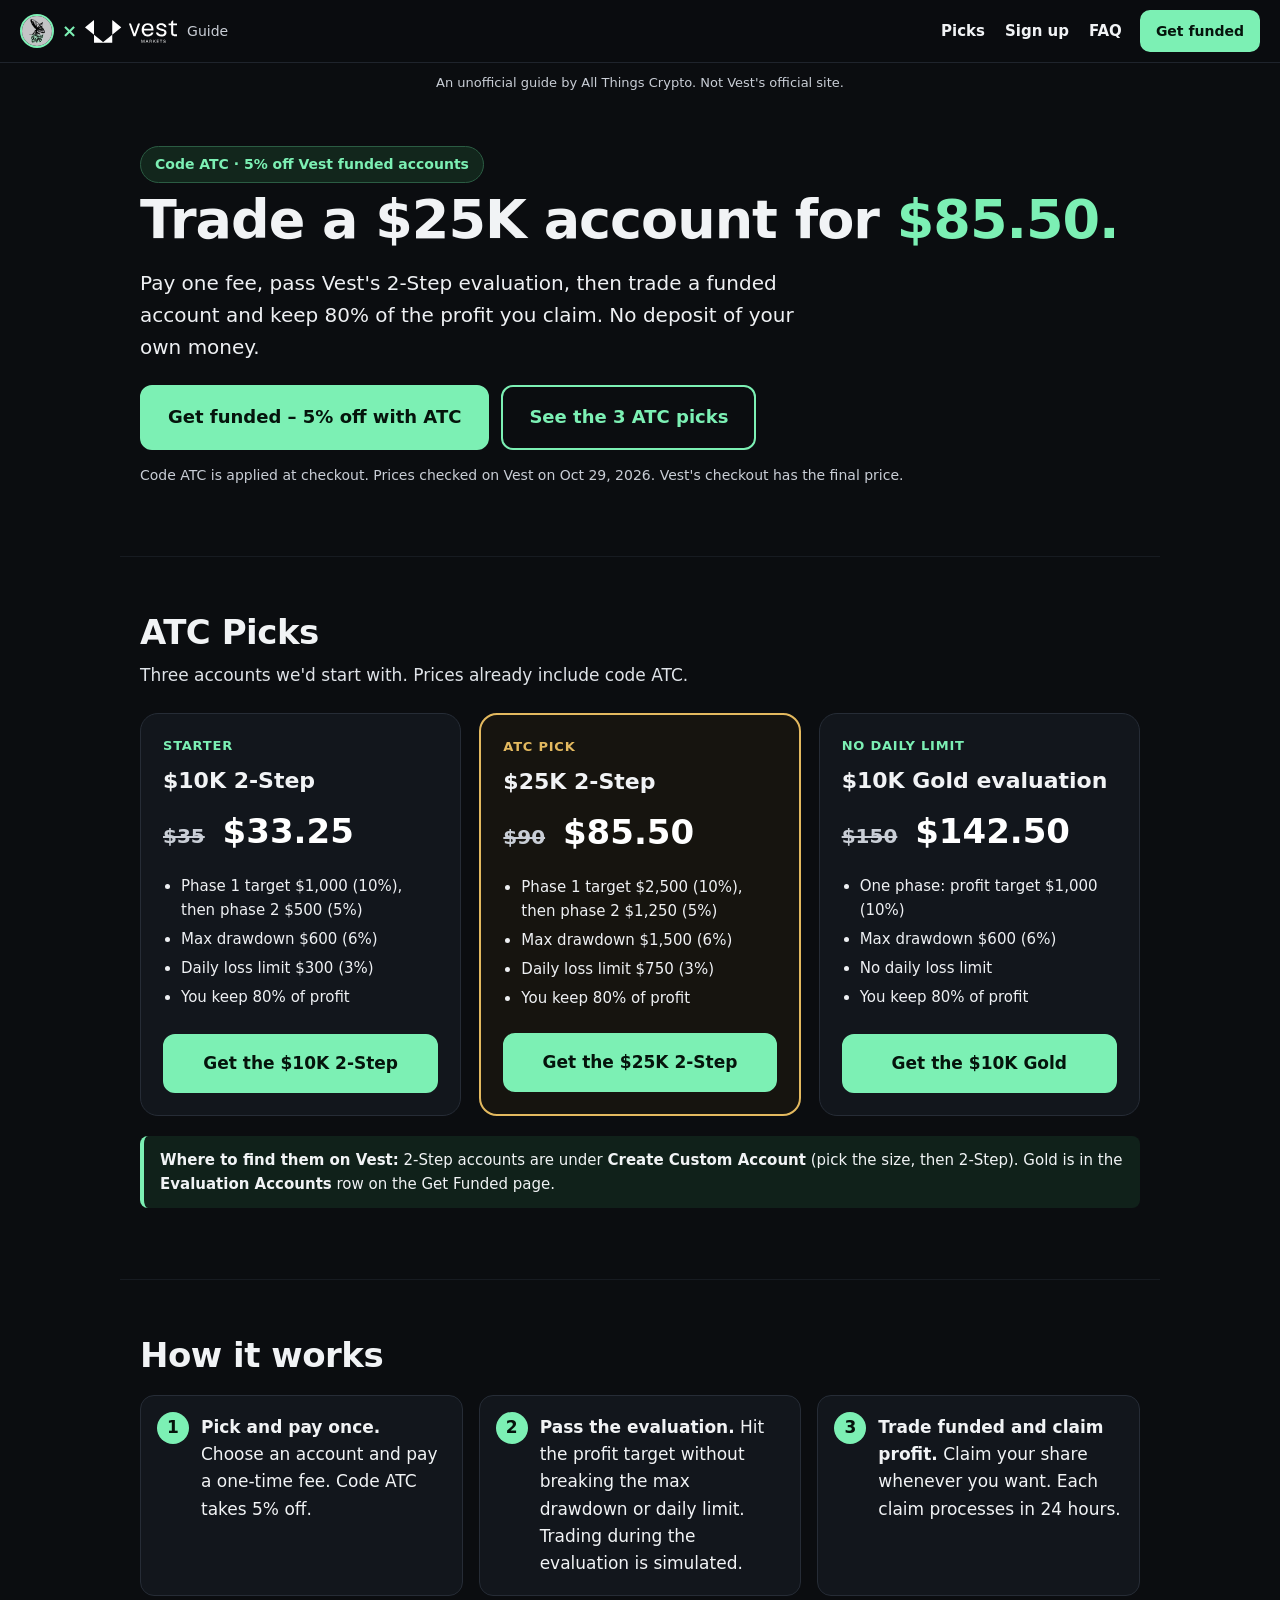
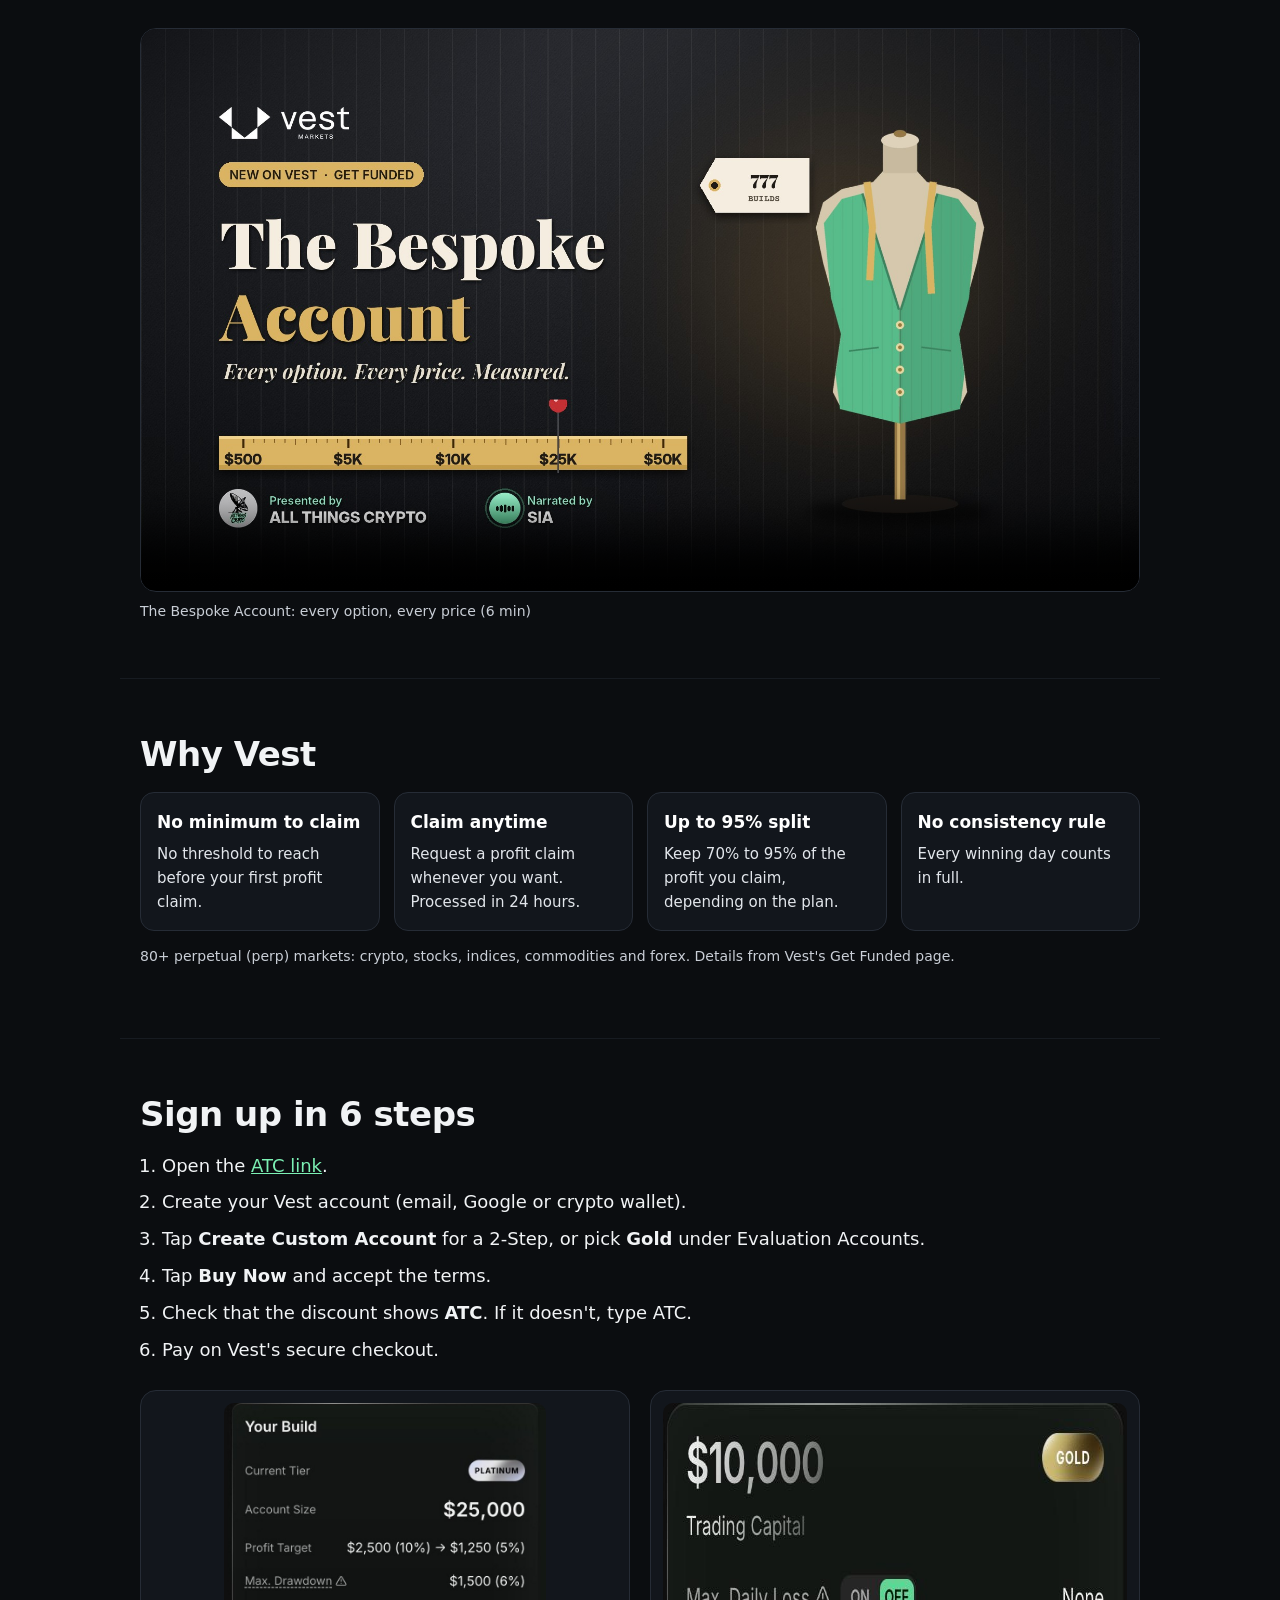
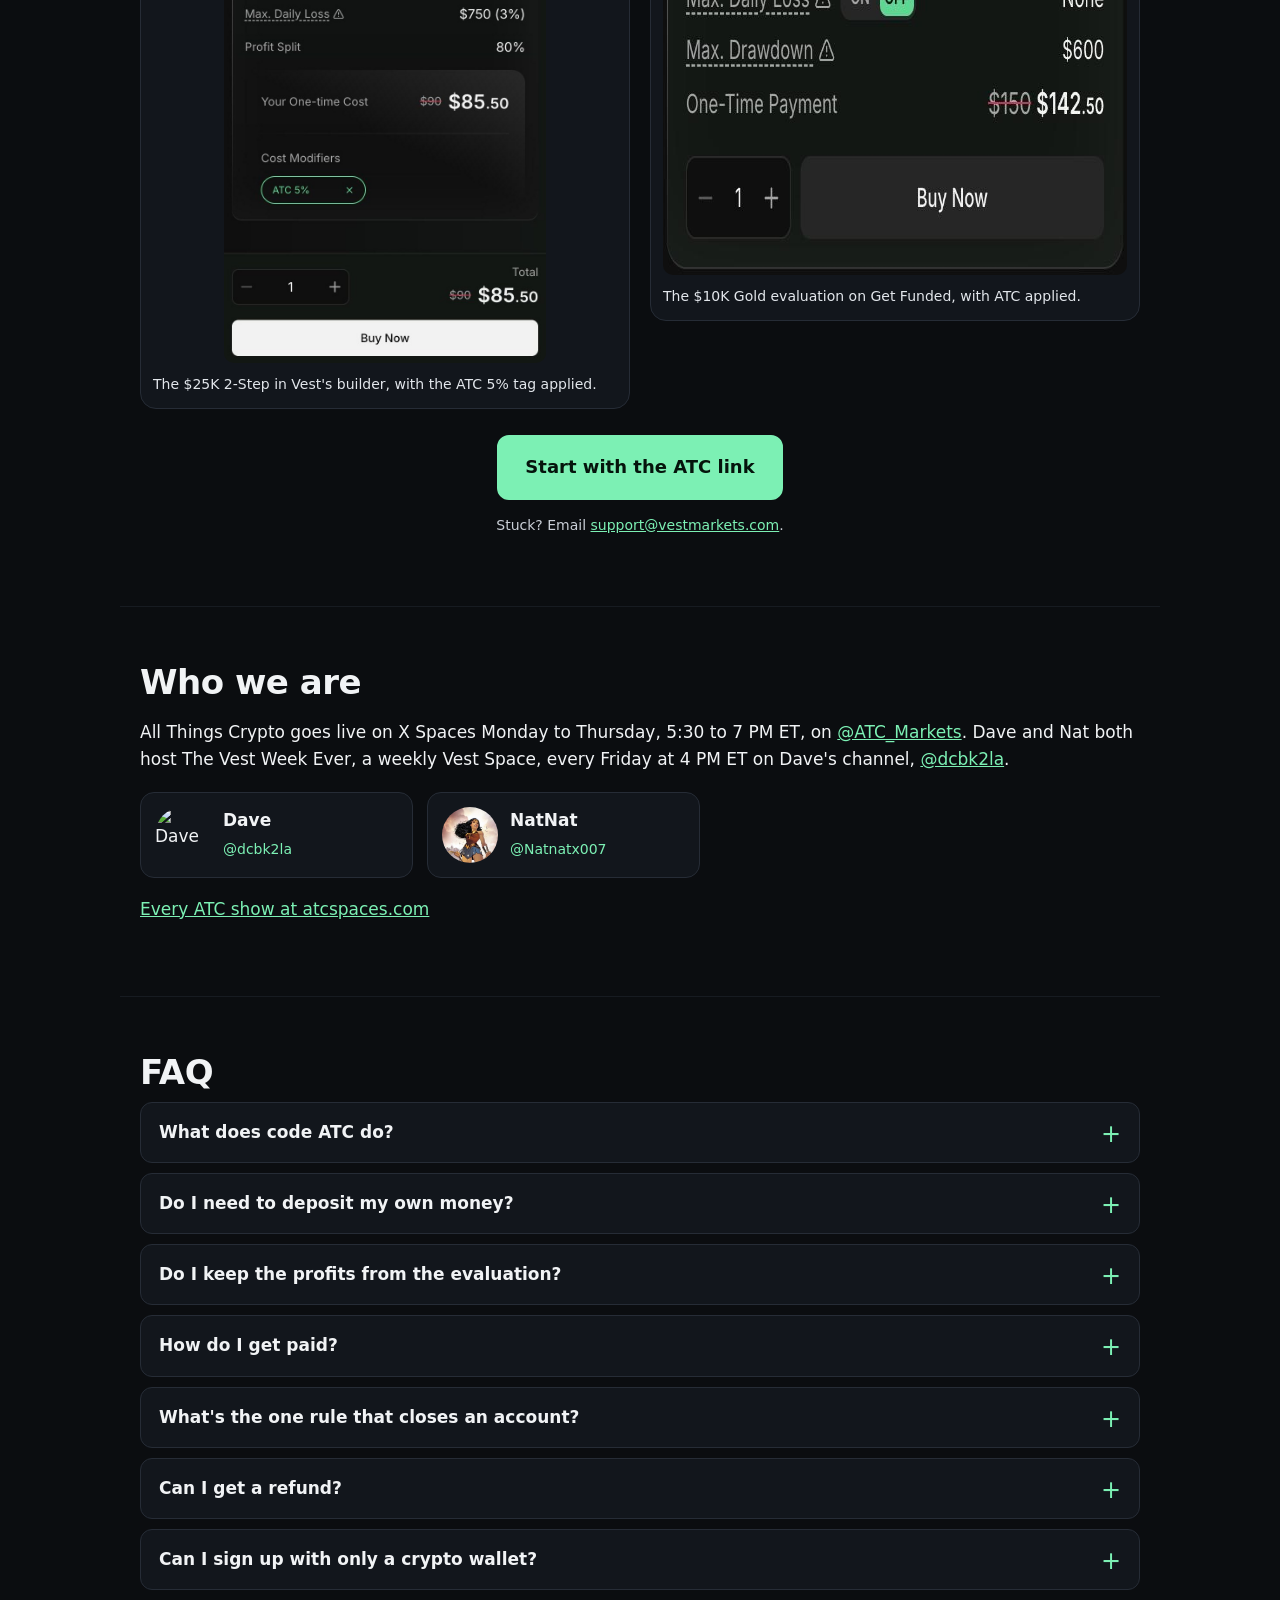
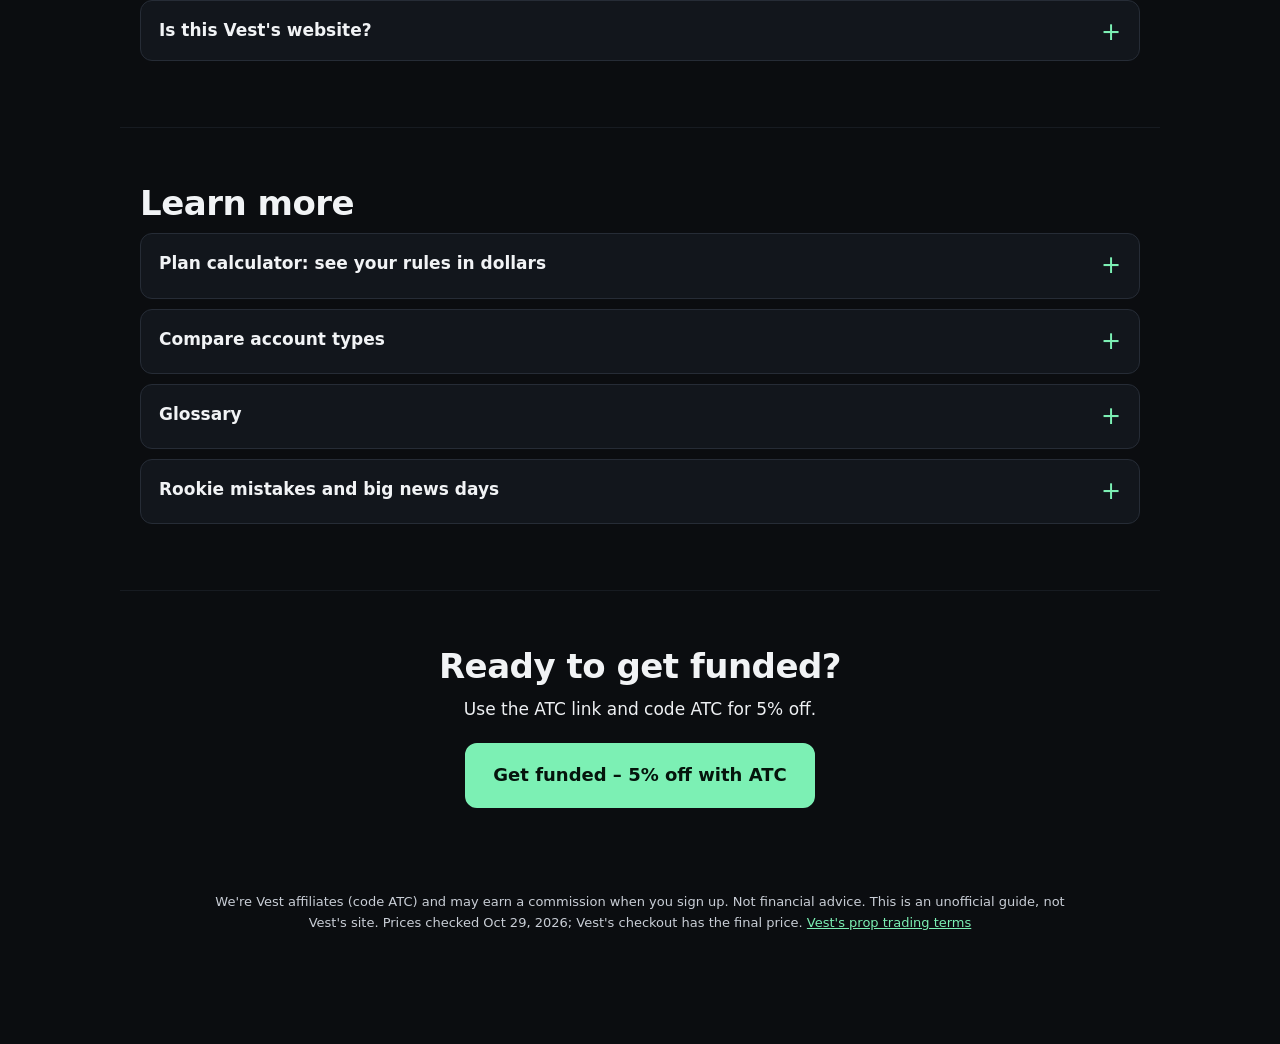
==== index.html @ 862d51d0 "Friday Vest Space: say Dave and Nat both host it Co-Authored-By: Claude Opus 5.5 <noreply@anthropic." ====
<!doctype html>
<html lang="en">
<head>
<meta charset="utf-8">
<meta name="viewport" content="width=device-width,initial-scale=1,viewport-fit=cover">
<title>ATC × Vest Guide: get a funded account with code ATC (5% off)</title>
<meta name="description" content="Trade a $25K Vest account for $85.50 with code ATC. The ATC picks, real prices, how the evaluation works and how to sign up, from the All Things Crypto crew.">
<link rel="canonical" href="https://vest.atcspaces.com/">
<meta name="theme-color" content="#0b0d10">
<link rel="icon" href="/favicon.ico" sizes="any">
<link rel="icon" type="image/png" sizes="32x32" href="/assets/favicon-32.png">
<link rel="apple-touch-icon" href="/apple-touch-icon.png">
<meta property="og:type" content="website">
<meta property="og:site_name" content="ATC × Vest Guide">
<meta property="og:title" content="Trade a $25K account for $85.50 with code ATC">
<meta property="og:description" content="The ATC picks for Vest funded accounts, with real prices and a 6-step sign-up. Unofficial guide by All Things Crypto.">
<meta property="og:url" content="https://vest.atcspaces.com/">
<meta property="og:image" content="https://vest.atcspaces.com/assets/og-vest.jpg">
<meta property="og:image:width" content="1200">
<meta property="og:image:height" content="630">
<meta property="og:image:alt" content="Trade a $25K account for $85.50. Use code ATC, 5% off.">
<meta name="twitter:card" content="summary_large_image">
<meta name="twitter:site" content="@ATC_Markets">
<meta name="twitter:title" content="Trade a $25K account for $85.50 with code ATC">
<meta name="twitter:description" content="The ATC picks for Vest funded accounts, with real prices and a 6-step sign-up.">
<meta name="twitter:image" content="https://vest.atcspaces.com/assets/og-vest.jpg">
<link rel="stylesheet" href="/style.css">
<script type="application/ld+json">
{"@context":"https://schema.org","@type":"FAQPage","mainEntity":[
{"@type":"Question","name":"What does code ATC do?","acceptedAnswer":{"@type":"Answer","text":"It takes 5% off the one-time fee on Vest Capital accounts. It is applied at checkout. If you don't see it, type ATC in the Discount Code box."}},
{"@type":"Question","name":"Do I need to deposit my own money?","acceptedAnswer":{"@type":"Answer","text":"No. You pay a one-time fee and Vest Capital funds the account. Funded accounts cannot receive deposits."}},
{"@type":"Question","name":"Do I keep the profits from the evaluation?","acceptedAnswer":{"@type":"Answer","text":"No. Trading during the evaluation is simulated. Once you pass and claim your funded account, profit can be claimed."}},
{"@type":"Question","name":"How do I get paid?","acceptedAnswer":{"@type":"Answer","text":"Use Claim Profit to move your share from your funded account to your Primary Account. Each claim processes in 24 hours. From your Primary Account you can withdraw to an external wallet at any time."}},
{"@type":"Question","name":"Can I get a refund?","acceptedAnswer":{"@type":"Answer","text":"Vest offers a refund within 3 days of purchase if no trades have been placed on the account. Ask through the in-platform chat or at support@vestmarkets.com."}},
{"@type":"Question","name":"Can I sign up with only a crypto wallet?","acceptedAnswer":{"@type":"Answer","text":"Yes. Vest lets you register with an email address, a Google account or a crypto wallet."}}
]}
</script>
</head>
<body>
<header class="top">
  <a class="brand" href="/"><img src="/assets/atc-logo.jpg" alt="All Things Crypto" width="34" height="34"><span class="x">×</span><img class="vest" src="/assets/vest-logo.svg" alt="Vest" width="92" height="23"><small>Guide</small></a>
  <nav><a href="#picks">Picks</a><a href="#signup">Sign up</a><a href="#faq">FAQ</a></nav>
  <a class="btn btn-sm head-cta" href="https://next.vestmarkets.com/r/4nallthingscrypto" target="_blank" rel="noopener">Get funded</a>
</header>
<p class="note">An unofficial guide by All Things Crypto. Not Vest's official site.</p>

<main>
<section class="hero">
  <p class="kicker">Code ATC · 5% off Vest funded accounts</p>
  <h1>Trade a $25K account for <span class="hl">$85.50.</span></h1>
  <p class="lead">Pay one fee, pass Vest's 2-Step evaluation, then trade a funded account and keep 80% of the profit you claim. No deposit of your own money.</p>
  <div class="cta"><a class="btn btn-lg" href="https://next.vestmarkets.com/r/4nallthingscrypto" target="_blank" rel="noopener">Get funded – 5% off with ATC</a><a class="btn ghost btn-lg" href="#picks">See the 3 ATC picks</a></div>
  <p class="small">Code ATC is applied at checkout. Prices checked on Vest on Oct 29, 2026. Vest's checkout has the final price.</p>
</section>

<section id="picks">
  <h2>ATC Picks</h2>
  <p class="sub">Three accounts we'd start with. Prices already include code ATC.</p>
  <div class="picks">
    <article class="pick">
      <p class="tag">Starter</p>
      <h3>$10K 2-Step</h3>
      <p class="price"><s>$35</s> $33.25</p>
      <ul>
        <li>Phase 1 target $1,000 (10%), then phase 2 $500 (5%)</li>
        <li>Max drawdown $600 (6%)</li>
        <li>Daily loss limit $300 (3%)</li>
        <li>You keep 80% of profit</li>
      </ul>
      <a class="btn" href="https://next.vestmarkets.com/r/4nallthingscrypto" target="_blank" rel="noopener">Get the $10K 2-Step</a>
    </article>
    <article class="pick star">
      <p class="tag gold">ATC Pick</p>
      <h3>$25K 2-Step</h3>
      <p class="price"><s>$90</s> $85.50</p>
      <ul>
        <li>Phase 1 target $2,500 (10%), then phase 2 $1,250 (5%)</li>
        <li>Max drawdown $1,500 (6%)</li>
        <li>Daily loss limit $750 (3%)</li>
        <li>You keep 80% of profit</li>
      </ul>
      <a class="btn" href="https://next.vestmarkets.com/r/4nallthingscrypto" target="_blank" rel="noopener">Get the $25K 2-Step</a>
    </article>
    <article class="pick">
      <p class="tag">No daily limit</p>
      <h3>$10K Gold evaluation</h3>
      <p class="price"><s>$150</s> $142.50</p>
      <ul>
        <li>One phase: profit target $1,000 (10%)</li>
        <li>Max drawdown $600 (6%)</li>
        <li>No daily loss limit</li>
        <li>You keep 80% of profit</li>
      </ul>
      <a class="btn" href="https://next.vestmarkets.com/r/4nallthingscrypto" target="_blank" rel="noopener">Get the $10K Gold</a>
    </article>
  </div>
  <p class="where"><b>Where to find them on Vest:</b> 2-Step accounts are under <b>Create Custom Account</b> (pick the size, then 2-Step). Gold is in the <b>Evaluation Accounts</b> row on the Get Funded page.</p>
</section>

<section id="how">
  <h2>How it works</h2>
  <ol class="steps3">
    <li><b>Pick and pay once.</b> Choose an account and pay a one-time fee. Code ATC takes 5% off.</li>
    <li><b>Pass the evaluation.</b> Hit the profit target without breaking the max drawdown or daily limit. Trading during the evaluation is simulated.</li>
    <li><b>Trade funded and claim profit.</b> Claim your share whenever you want. Each claim processes in 24 hours.</li>
  </ol>
  <div class="vidwrap"><video controls playsinline preload="metadata" poster="/videos/bespoke-poster.jpg" src="/videos/bespoke.mp4"></video><p>The Bespoke Account: every option, every price (6 min)</p></div>
</section>

<section id="why">
  <h2>Why Vest</h2>
  <div class="facts">
    <div class="fact"><b>No minimum to claim</b><p>No threshold to reach before your first profit claim.</p></div>
    <div class="fact"><b>Claim anytime</b><p>Request a profit claim whenever you want. Processed in 24 hours.</p></div>
    <div class="fact"><b>Up to 95% split</b><p>Keep 70% to 95% of the profit you claim, depending on the plan.</p></div>
    <div class="fact"><b>No consistency rule</b><p>Every winning day counts in full.</p></div>
  </div>
  <p class="small">80+ perpetual (perp) markets: crypto, stocks, indices, commodities and forex. Details from Vest's Get Funded page.</p>
</section>

<section id="signup">
  <h2>Sign up in 6 steps</h2>
  <ol class="signup">
    <li>Open the <a href="https://next.vestmarkets.com/r/4nallthingscrypto" target="_blank" rel="noopener">ATC link</a>.</li>
    <li>Create your Vest account (email, Google or crypto wallet).</li>
    <li>Tap <b>Create Custom Account</b> for a 2-Step, or pick <b>Gold</b> under Evaluation Accounts.</li>
    <li>Tap <b>Buy Now</b> and accept the terms.</li>
    <li>Check that the discount shows <b>ATC</b>. If it doesn't, type ATC.</li>
    <li>Pay on Vest's secure checkout.</li>
  </ol>
  <div class="shots">
    <figure><img src="/assets/shots/vest-builder-25k-2step-atc.jpg" alt="Vest's Create Custom Account builder: $25,000 2-Step, $90 crossed out, $85.50 with the ATC 5% tag" loading="lazy" width="740" height="1288"><figcaption>The $25K 2-Step in Vest's builder, with the ATC 5% tag applied.</figcaption></figure>
    <figure><img src="/assets/shots/vest-gold-10k.jpg" alt="Vest's Gold evaluation card: $10,000, no daily loss limit, $600 max drawdown, $150 crossed out, $142.50" loading="lazy" width="732" height="472"><figcaption>The $10K Gold evaluation on Get Funded, with ATC applied.</figcaption></figure>
  </div>
  <div class="cta center"><a class="btn btn-lg" href="https://next.vestmarkets.com/r/4nallthingscrypto" target="_blank" rel="noopener">Start with the ATC link</a></div>
  <p class="small center">Stuck? Email <a href="mailto:support@vestmarkets.com">support@vestmarkets.com</a>.</p>
</section>

<section id="crew">
  <h2>Who we are</h2>
  <p>All Things Crypto goes live on X Spaces Monday to Thursday, 5:30 to 7 PM ET, on <a href="https://x.com/ATC_Markets" target="_blank" rel="noopener">@ATC_Markets</a>. Dave and Nat both host The Vest Week Ever, a weekly Vest Space, every Friday at 4 PM ET on Dave's channel, <a href="https://x.com/dcbk2la" target="_blank" rel="noopener">@dcbk2la</a>.</p>
  <div class="people">
    <a class="person" href="https://x.com/dcbk2la" target="_blank" rel="noopener"><img src="https://pbs.twimg.com/profile_images/2102461745768050688/4bw3NkiV_400x400.jpg" alt="Dave" width="56" height="56" loading="lazy"><div><b>Dave</b><span>@dcbk2la</span></div></a>
    <a class="person" href="https://x.com/Natnatx007" target="_blank" rel="noopener"><img src="/assets/natnat.jpg" alt="NatNat" width="56" height="56" loading="lazy"><div><b>NatNat</b><span>@Natnatx007</span></div></a>
  </div>
  <p><a href="https://atcspaces.com" target="_blank" rel="noopener">Every ATC show at atcspaces.com</a></p>
</section>

<section id="faq">
  <h2>FAQ</h2>
  <details><summary>What does code ATC do?</summary><p>It takes 5% off the one-time fee on Vest Capital accounts. It's applied at checkout. If you don't see it, type ATC in the Discount Code box.</p></details>
  <details><summary>Do I need to deposit my own money?</summary><p>No. You pay a one-time fee and Vest Capital funds the account. Funded accounts can't receive deposits.</p></details>
  <details><summary>Do I keep the profits from the evaluation?</summary><p>No. Trading during the evaluation is simulated. Once you pass and claim your funded account, profit can be claimed.</p></details>
  <details><summary>How do I get paid?</summary><p>Use <b>Claim Profit</b> to move your share from your funded account to your Primary Account. Each claim processes in 24 hours. From your Primary Account you can withdraw to an external wallet at any time.</p></details>
  <details><summary>What's the one rule that closes an account?</summary><p>Max drawdown. It's a fixed loss floor set when the account is created. If your account equity drops through it, the account closes right away. A daily loss limit is optional on custom accounts, and evaluations add a profit target to pass.</p></details>
  <details><summary>Can I get a refund?</summary><p>Vest offers a refund within 3 days of purchase if no trades have been placed on the account. Ask through the in-platform chat or at support@vestmarkets.com.</p></details>
  <details><summary>Can I sign up with only a crypto wallet?</summary><p>Yes. Vest lets you register with an email address, a Google account or a crypto wallet.</p></details>
  <details><summary>Is this Vest's website?</summary><p>No. This is an unofficial guide by All Things Crypto. We're Vest affiliates. For anything about your account, contact Vest at support@vestmarkets.com.</p></details>
</section>

<section id="learn">
  <h2>Learn more</h2>
  <details class="box"><summary>Plan calculator: see your rules in dollars</summary>
    <div class="tabs"><button data-mode="custom" class="on">1-Step</button><button data-mode="two">2-Step</button><button data-mode="instant">Instant</button></div>
    <div class="calc">
      <div class="inputs">
        <label><span>Account size</span><select id="size"><option value="5000">$5K Silver</option><option value="10000">$10K Gold</option><option value="25000" selected>$25K Platinum</option><option value="50000">$50K Emerald</option></select></label>
        <label class="cust"><span>Profit target</span><select id="target"><option value="5">5%</option><option value="10" selected>10%</option><option value="15">15%</option><option value="20">20%</option></select></label>
        <label class="cust"><span>Max drawdown</span><select id="dd"><option value="6" selected>6%</option><option value="7">7%</option><option value="8">8%</option></select></label>
        <label class="cust"><span>Daily loss limit</span><select id="daily"><option value="0">No limit</option><option value="3" selected>3%</option><option value="4">4%</option><option value="5">5%</option></select></label>
        <label class="cust"><span>Profit split</span><select id="split"><option value="70">70%</option><option value="80" selected>80%</option><option value="90">90%</option><option value="95">95%</option></select></label>
      </div>
      <div class="out" id="out"></div>
    </div>
    <p class="small">On a 1-Step account you pick the rules. Easier rules cost more, harder rules cost less.</p>
  </details>
  <details class="box"><summary>Compare account types</summary>
    <h3>$25K five ways</h3>
    <div class="tw"><table>
      <tr><th>Build</th><th>Rules</th><th>Price</th><th>With ATC</th></tr>
      <tr><td>2-Step</td><td>10% then 5% target, 6% drawdown, 3% daily, 80% split</td><td>$90</td><td>$85.50</td></tr>
      <tr><td>1-Step, lean</td><td>20% target, 6% drawdown, 3% daily, 70% split</td><td>$120</td><td>$114</td></tr>
      <tr><td>Platinum evaluation</td><td>10% target, 6% drawdown, no daily limit, 80% split</td><td>$375</td><td>$356.25</td></tr>
      <tr><td>Instant</td><td>No target, 4% drawdown, no daily limit, 95% split</td><td>$1,000</td><td>$950</td></tr>
      <tr><td>1-Step, fully loaded</td><td>5% target, 8% drawdown, no daily limit, 95% split</td><td>$1,100</td><td>$1,045</td></tr>
    </table></div>
    <h3>The three account types</h3>
    <div class="tw"><table>
      <tr><th></th><th>1-Step</th><th>2-Step</th><th>Instant</th></tr>
      <tr><td>Phases</td><td>1 evaluation</td><td>2 evaluations</td><td>None, funded right away</td></tr>
      <tr><td>Max drawdown</td><td>6, 7 or 8%</td><td>6%</td><td>4% (2% on the $500 account)</td></tr>
      <tr><td>Daily limit</td><td>None, 3, 4 or 5%</td><td>3%</td><td>None</td></tr>
      <tr><td>Profit split</td><td>70 to 95%</td><td>80%</td><td>95%</td></tr>
      <tr><td>$25K price</td><td>$120 to $1,100</td><td>$90</td><td>$1,000</td></tr>
    </table></div>
  </details>
  <details class="box"><summary>Glossary</summary>
    <dl>
      <dt>Evaluation</dt><dd>A test phase. Hit the profit target without breaking the rules and you get funded.</dd>
      <dt>Funded account</dt><dd>The account you trade after passing. You keep your share of the profits you claim.</dd>
      <dt>Profit target</dt><dd>How much you need to make to pass.</dd>
      <dt>Max drawdown (floor)</dt><dd>The lowest your balance can go. Hit it and the account closes.</dd>
      <dt>Daily loss limit</dt><dd>The most you can lose in one day.</dd>
      <dt>Profit split</dt><dd>Your share of the profit you claim.</dd>
      <dt>Claim Profit</dt><dd>How you take a payout from a funded account.</dd>
      <dt>Fail Price</dt><dd>Shown on the order form. It's the price where this trade would hit your floor.</dd>
      <dt>Leverage</dt><dd>Lets a small balance control a bigger position. Losses get bigger too.</dd>
      <dt>Perp</dt><dd>A perpetual contract: it tracks a market's price and has no expiry date.</dd>
    </dl>
  </details>
  <details class="box"><summary>Rookie mistakes and big news days</summary>
    <ul><li>Oversizing: positions too big for your floor.</li><li>Revenge trading after a loss.</li><li>Trading straight through big news.</li><li>Forgetting the daily loss limit.</li></ul>
    <p>CPI, FOMC and jobs reports can move prices fast. Know when they land and size down or sit out. This is education, not advice.</p>
    <p>New to trading? Start with the <a href="https://www.luxalgo.com/library/" target="_blank" rel="noopener">LuxAlgo library</a>.</p>
  </details>
</section>

<section class="final">
  <h2>Ready to get funded?</h2>
  <p>Use the ATC link and code ATC for 5% off.</p>
  <a class="btn btn-lg" href="https://next.vestmarkets.com/r/4nallthingscrypto" target="_blank" rel="noopener">Get funded – 5% off with ATC</a>
</section>
</main>

<footer>We're Vest affiliates (code ATC) and may earn a commission when you sign up. Not financial advice. This is an unofficial guide, not Vest's site. Prices checked Oct 29, 2026; Vest's checkout has the final price. <a href="https://next.vestmarkets.com/prop-terms-of-service" target="_blank" rel="noopener">Vest's prop trading terms</a></footer>

<div class="stickybar"><a class="btn" href="https://next.vestmarkets.com/r/4nallthingscrypto" target="_blank" rel="noopener">Get funded – 5% off with ATC</a></div>
<script src="/app.js"></script>
</body>
</html>
---- style.css ----
*{box-sizing:border-box}
html,body{overflow-x:hidden;max-width:100%}
html{scroll-behavior:smooth;scroll-padding-top:84px;-webkit-text-size-adjust:100%}
body{margin:0;background:#0b0d10;color:#f1f3f5;font:17px/1.6 Inter,system-ui,-apple-system,Segoe UI,Roboto,sans-serif}
img,video{max-width:100%;display:block}
a{color:#7cf0b4}
main{display:block}

/* Header */
.top{position:sticky;top:0;z-index:20;background:#0b0d10f5;backdrop-filter:blur(8px);border-bottom:1px solid #1f242c;padding:10px 20px;display:flex;align-items:center;gap:18px}
.brand{display:flex;align-items:center;gap:8px;text-decoration:none;color:#fff;white-space:nowrap}
.brand img{width:34px;height:34px;border-radius:50%;border:2px solid #7cf0b4}
.brand img.vest{width:92px;height:auto;border:0;border-radius:0}
.brand .x{color:#7cf0b4;font-weight:800;font-size:18px}
.brand small{color:#c9ced6;font-size:14px;margin-left:2px}
nav{display:flex;gap:20px;margin-left:auto}
nav a{color:#f1f3f5;text-decoration:none;font-size:15px;font-weight:600}
nav a:hover{color:#7cf0b4}
.note{text-align:center;color:#c9ced6;font-size:13px;margin:10px 16px 0}

/* Layout */
section{max-width:1040px;margin:0 auto;padding:56px 20px;border-bottom:1px solid #171b21}
h1{font-size:54px;line-height:1.08;letter-spacing:-1px;margin:8px 0 18px;font-weight:800}
h2{font-size:34px;line-height:1.15;margin:0 0 10px;font-weight:800;letter-spacing:-.5px}
h3{font-size:22px;margin:0}
.hl{color:#7cf0b4}
.sub{color:#dfe3e8;margin:0 0 24px}
.small{color:#c9ced6;font-size:14px}
.center{text-align:center;justify-content:center}

/* Buttons */
.btn{display:inline-block;padding:14px 22px;background:#7cf0b4;color:#05140c;border-radius:12px;font-weight:800;text-decoration:none;text-align:center;border:2px solid #7cf0b4;transition:transform .1s ease}
.btn:hover{transform:translateY(-1px)}
.btn.ghost{background:transparent;color:#7cf0b4}
.btn-lg{font-size:18px;padding:16px 26px}
.btn-sm{padding:8px 14px;font-size:14px;border-radius:10px}
.cta{display:flex;flex-wrap:wrap;gap:12px;margin:22px 0 12px}

/* Hero */
.hero{padding-top:52px}
.kicker{display:inline-block;background:#12261c;color:#7cf0b4;border:1px solid #2b5c43;border-radius:999px;padding:6px 14px;font-size:14px;font-weight:700;margin:0}
.lead{font-size:20px;color:#eef0f3;max-width:680px;margin:0}

/* Picks */
.picks{display:grid;grid-template-columns:repeat(3,1fr);gap:18px;align-items:stretch}
.pick{background:#12161c;border:1px solid #262c36;border-radius:18px;padding:22px;display:flex;flex-direction:column}
.pick.star{border:2px solid #e3b95f;background:#16140f}
.tag{margin:0 0 6px;font-size:13px;font-weight:800;text-transform:uppercase;letter-spacing:.06em;color:#7cf0b4}
.tag.gold{color:#e3b95f}
.price{font-size:34px;font-weight:800;margin:6px 0 10px;color:#fff}
.price s{font-size:20px;color:#c9ced6;font-weight:600;margin-right:6px}
.pick ul{padding-left:18px;margin:0 0 18px;color:#eef0f3;font-size:15px}
.pick li{margin:5px 0}
.pick .btn{margin-top:auto}
.where{background:#10211a;border-left:4px solid #7cf0b4;padding:12px 16px;border-radius:8px;margin-top:20px;font-size:15px}

/* How */
.steps3{list-style:none;padding:0;margin:20px 0 0;display:grid;grid-template-columns:repeat(3,1fr);gap:16px;counter-reset:s}
.steps3 li{background:#12161c;border:1px solid #262c36;border-radius:14px;padding:18px 18px 18px 60px;position:relative;counter-increment:s}
.steps3 li::before{content:counter(s);position:absolute;left:16px;top:16px;width:32px;height:32px;border-radius:50%;background:#7cf0b4;color:#05140c;font-weight:800;display:flex;align-items:center;justify-content:center}
.vidwrap{margin-top:32px}
video{width:100%;border-radius:16px;background:#000;border:1px solid #262c36}
.vidwrap p{color:#c9ced6;font-size:14px;margin:8px 0 0}

/* Why */
.facts{display:grid;grid-template-columns:repeat(4,1fr);gap:14px;margin:18px 0 12px}
.fact{background:#12161c;border:1px solid #262c36;border-radius:14px;padding:16px}
.fact b{color:#fff;font-size:17px}
.fact p{margin:6px 0 0;color:#e2e6eb;font-size:15px}

/* Sign up */
.signup{padding-left:22px;font-size:18px}
.signup li{margin:8px 0}
.shots{display:grid;grid-template-columns:1fr 1fr;gap:20px;margin:26px 0;align-items:start}
.shots figure{margin:0;background:#12161c;border:1px solid #262c36;border-radius:16px;padding:12px}
.shots img{border-radius:10px;margin:0 auto;max-height:560px;width:auto}
.shots figcaption{color:#e2e6eb;font-size:14px;margin-top:10px}

/* Crew */
.people{display:grid;grid-template-columns:1fr 1fr;gap:14px;margin:18px 0;max-width:560px}
.person{display:flex;align-items:center;gap:12px;background:#12161c;border:1px solid #262c36;border-radius:14px;padding:14px;text-decoration:none;color:#f1f3f5}
.person img{width:56px;height:56px;border-radius:50%;flex:none}
.person b{display:block}
.person span{color:#7cf0b4;font-size:14px}

/* FAQ and learn more */
details{background:#12161c;border:1px solid #262c36;border-radius:12px;margin:10px 0;padding:0 18px}
summary{cursor:pointer;font-weight:700;padding:16px 0;list-style:none;position:relative;padding-right:28px}
summary::-webkit-details-marker{display:none}
summary::after{content:"+";position:absolute;right:0;top:12px;font-size:24px;color:#7cf0b4;font-weight:400}
details[open] summary::after{content:"–"}
details p,details ul,details dl{color:#eef0f3;margin:0 0 16px}
details.box{padding-bottom:4px}
details h3{margin:18px 0 8px;font-size:18px}

/* Calculator */
.tabs{display:flex;gap:8px;flex-wrap:wrap;margin:4px 0 0}
.tabs button{background:#1a1f27;color:#f1f3f5;border:1px solid #2c3340;padding:9px 16px;border-radius:9px;cursor:pointer;font-size:15px;font-weight:600}
.tabs button.on{background:#7cf0b4;color:#05140c;border-color:#7cf0b4}
.calc{display:grid;grid-template-columns:1fr 1fr;gap:24px;margin:18px 0 10px}
.inputs label{display:block;margin-bottom:14px;color:#dfe3e8;font-size:14px;font-weight:600}
select{display:block;width:100%;margin-top:4px;padding:11px;background:#1a1f27;color:#fff;border:1px solid #2c3340;border-radius:9px;font-size:16px}
.out{background:#0f1318;border:1px solid #262c36;border-radius:14px;padding:18px;min-width:0}
.row{display:flex;justify-content:space-between;gap:10px;padding:8px 0;border-bottom:1px solid #1f242c;color:#dfe3e8}
.row b{color:#fff;text-align:right}
.calcprice{font-size:26px;font-weight:800;color:#7cf0b4;margin:6px 0 12px}
.out .btn{width:100%}
.tw{overflow-x:auto}
table{width:100%;border-collapse:collapse;margin:8px 0 12px;min-width:520px;font-size:15px}
td,th{padding:10px;border-bottom:1px solid #262c36;text-align:left;vertical-align:top;color:#eef0f3}
th{color:#c9ced6;font-weight:600}
dt{font-weight:700;margin-top:12px;color:#fff}
dd{margin:2px 0 0;color:#e2e6eb}

/* Affiliate page */
.steps{padding-left:22px;font-size:18px}
.steps li{margin:10px 0}
.tip{background:#10211a;border-left:4px solid #7cf0b4;padding:12px 16px;border-radius:8px;color:#eef0f3}

/* Final + footer */
.final{text-align:center;border-bottom:0}
.final p{color:#eef0f3;margin:0 0 20px}
footer{text-align:center;color:#c9ced6;font-size:13px;padding:28px 20px 110px;max-width:900px;margin:0 auto}
.stickybar{display:none}

/* Tablet and phone */
@media(max-width:900px){
  .picks{grid-template-columns:1fr;max-width:520px}
  .pick.star{order:-1}
  .steps3,.facts{grid-template-columns:1fr 1fr}
}
@media(max-width:640px){
  body{font-size:16px}
  .top{padding:10px 14px;gap:10px}
  .brand img.vest{width:70px}
  .brand small,.head-cta{display:none}
  nav{gap:14px}
  nav a{font-size:14px}
  section{padding:40px 16px}
  h1{font-size:36px}
  h2{font-size:27px}
  .lead{font-size:18px}
  .btn-lg{width:100%}
  .steps3,.facts,.shots,.calc,.people{grid-template-columns:1fr}
  .stickybar{display:block;position:fixed;left:0;right:0;bottom:0;z-index:30;padding:10px 14px calc(10px + env(safe-area-inset-bottom));background:#0b0d10f2;border-top:1px solid #1f242c;backdrop-filter:blur(8px)}
  .stickybar .btn{display:block;width:100%;font-size:17px}
}
.person .initials{width:56px;height:56px;border-radius:50%;flex:none;display:flex;align-items:center;justify-content:center;background:#7cf0b4;color:#05140c;font-weight:800;font-size:18px}
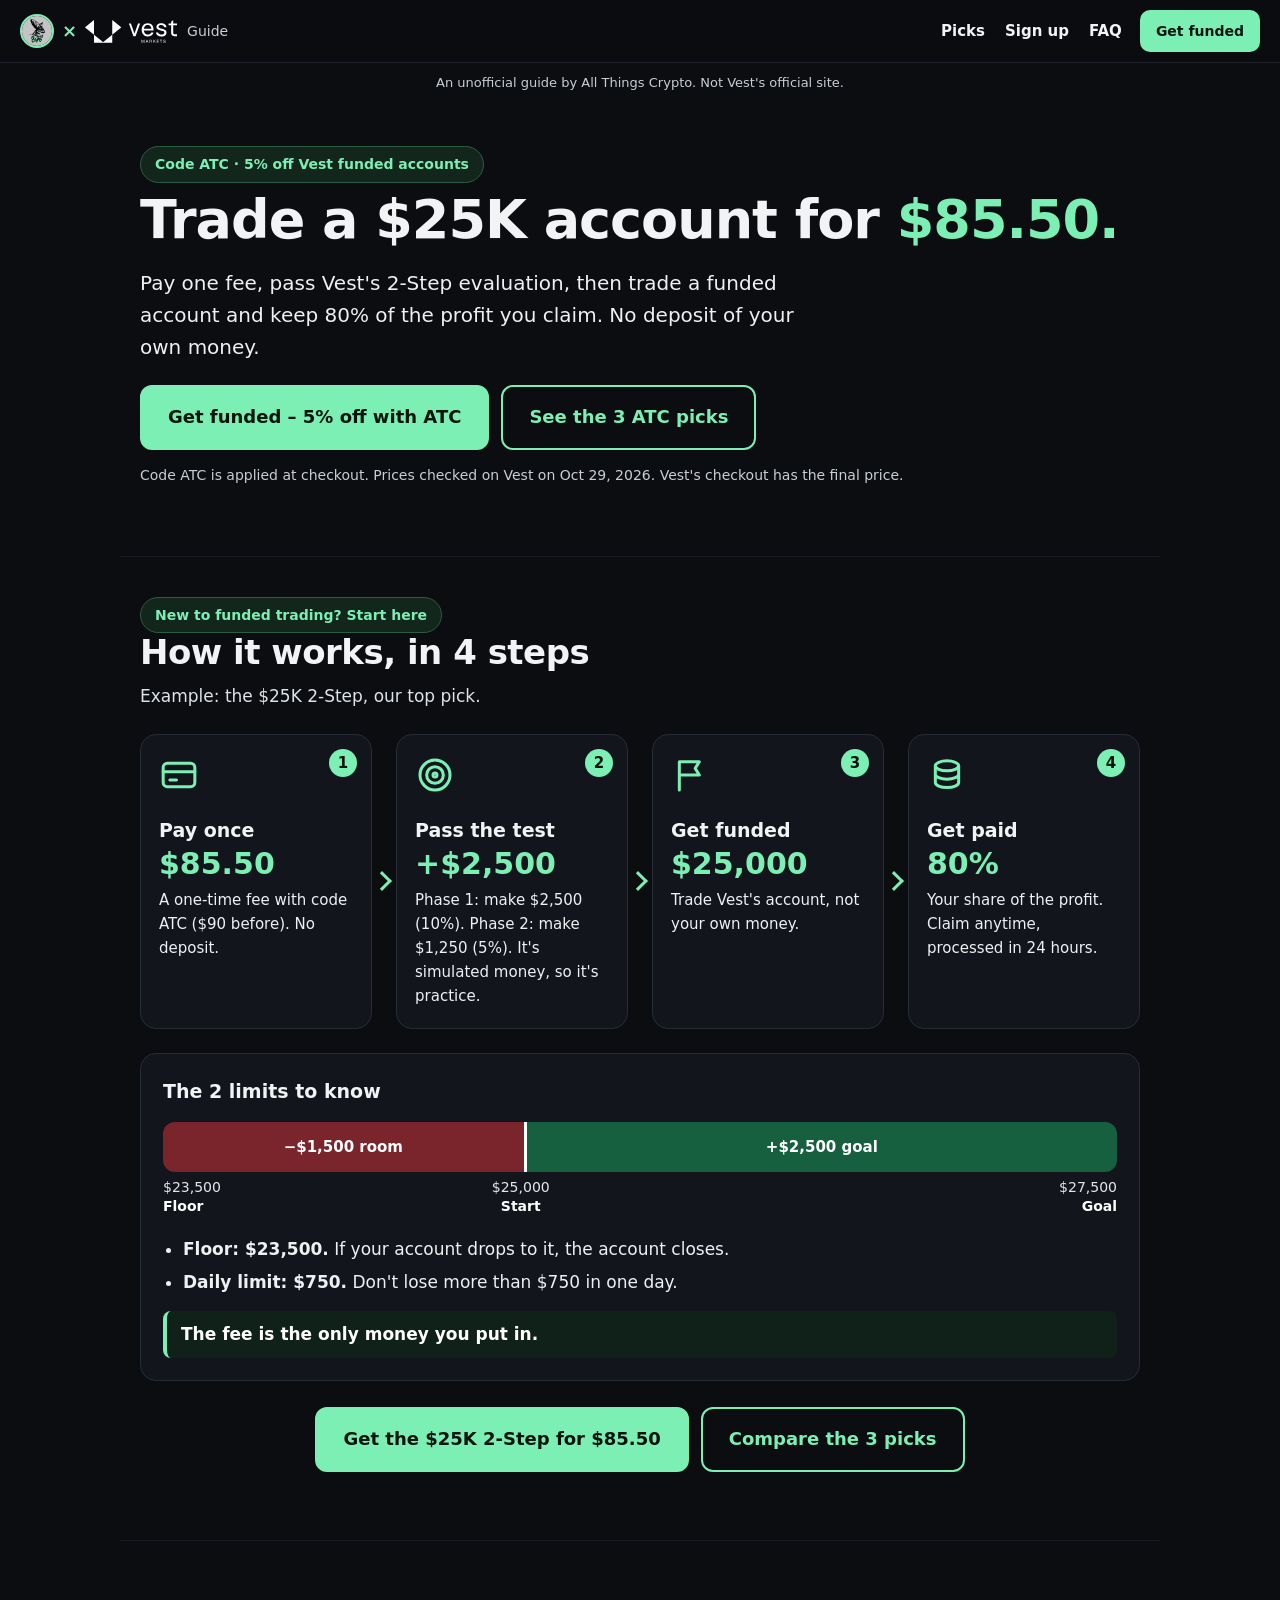
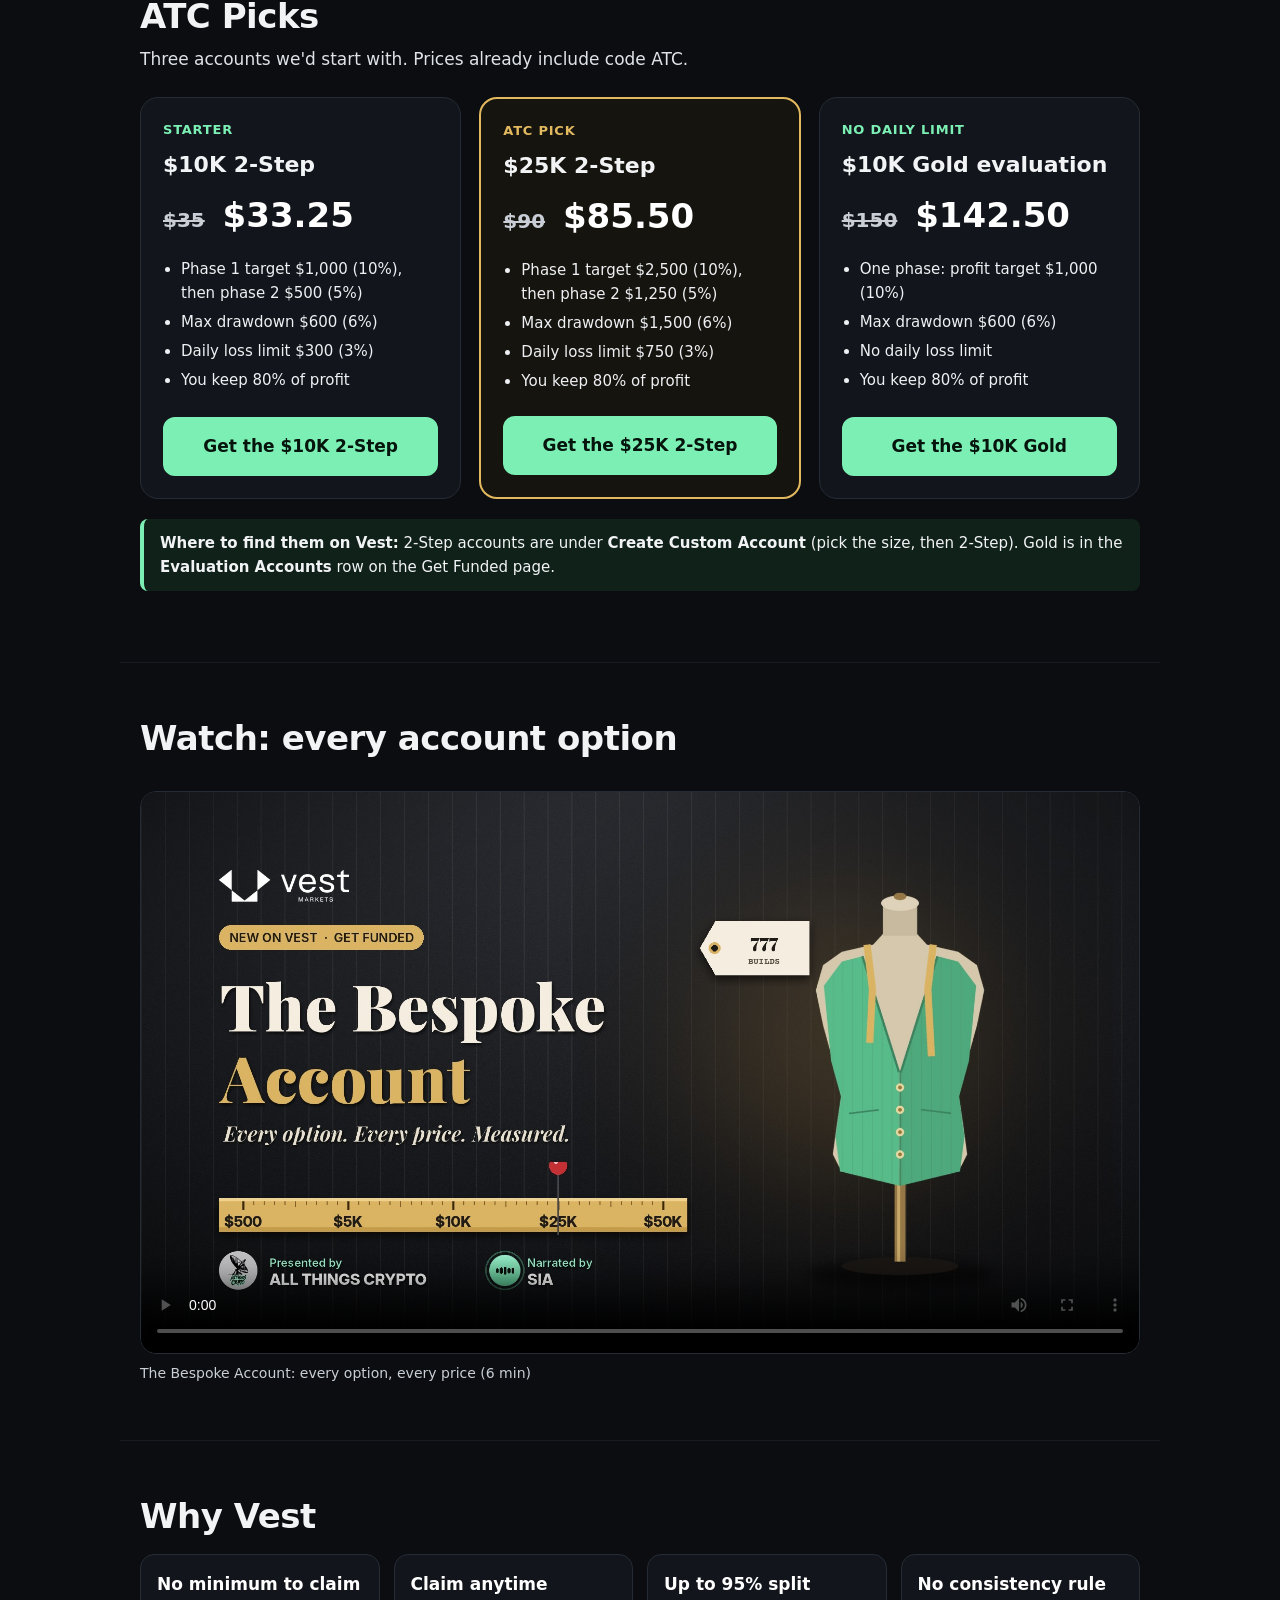
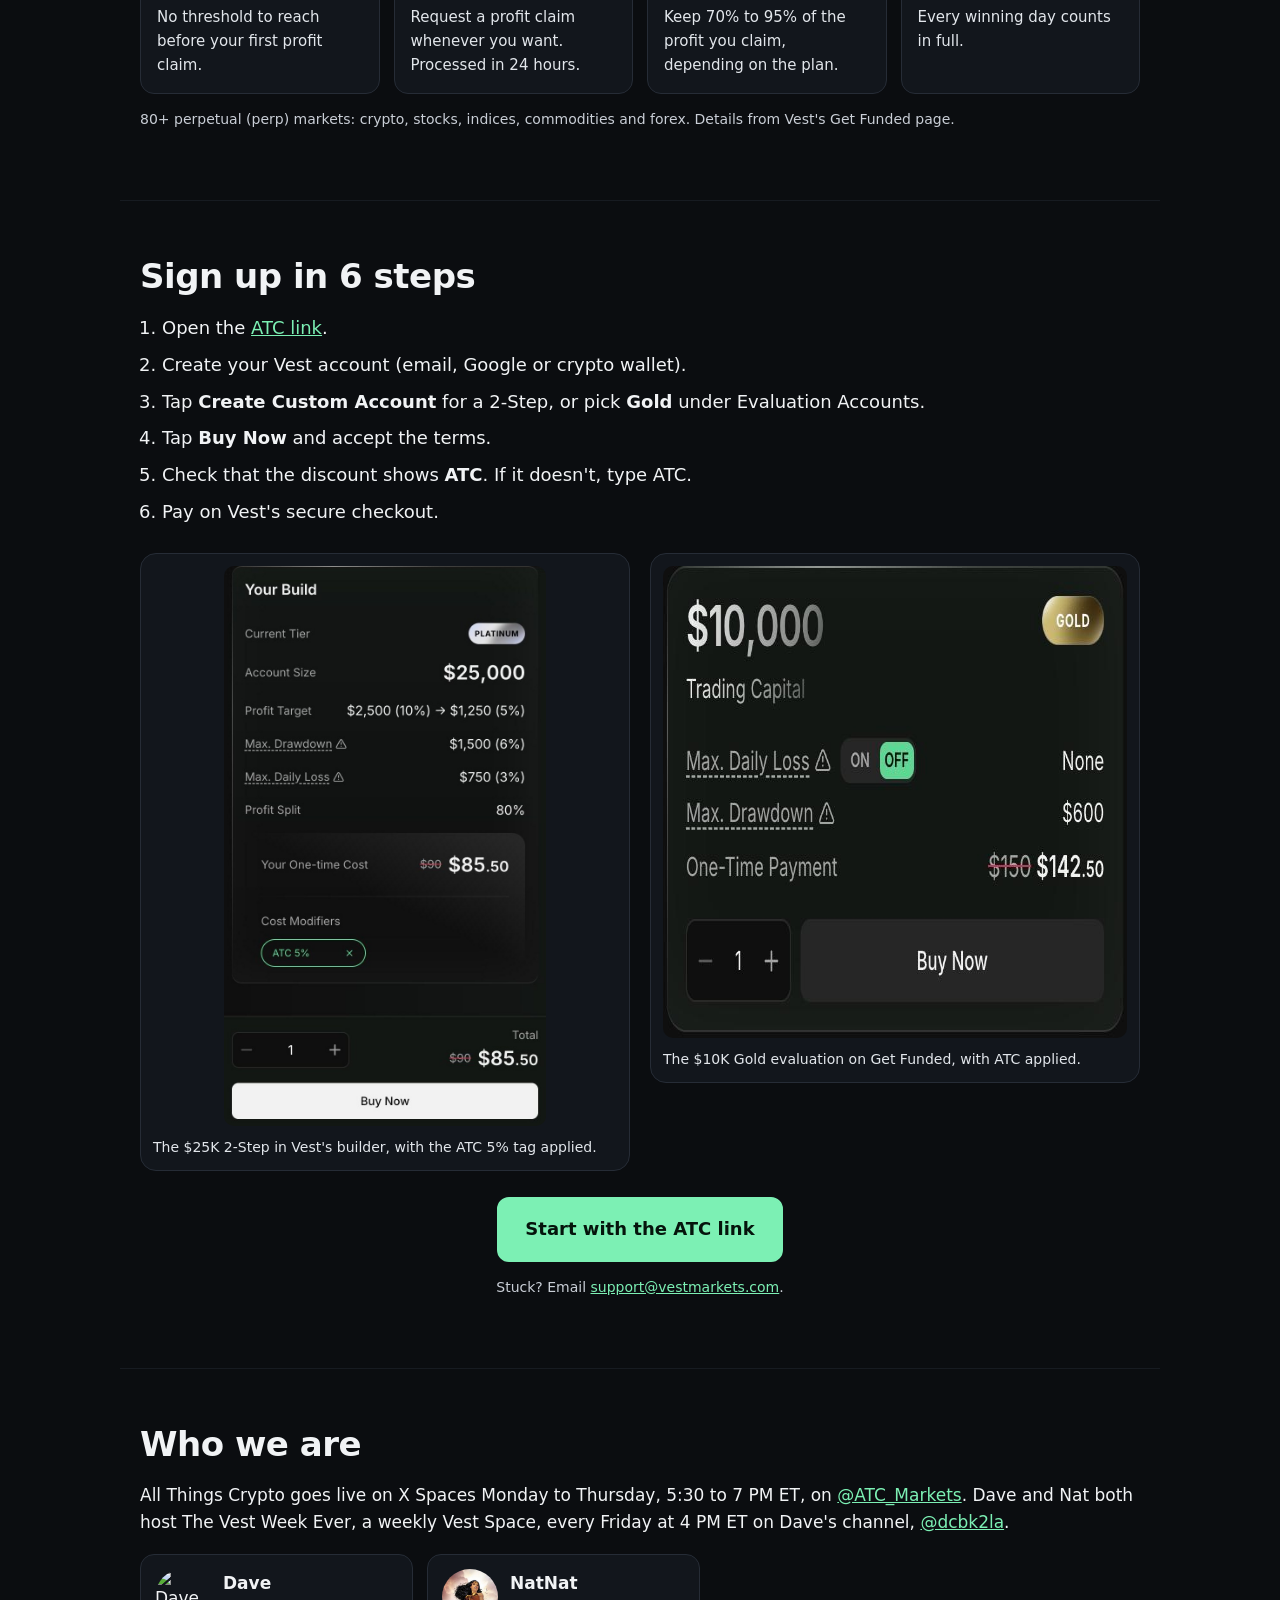
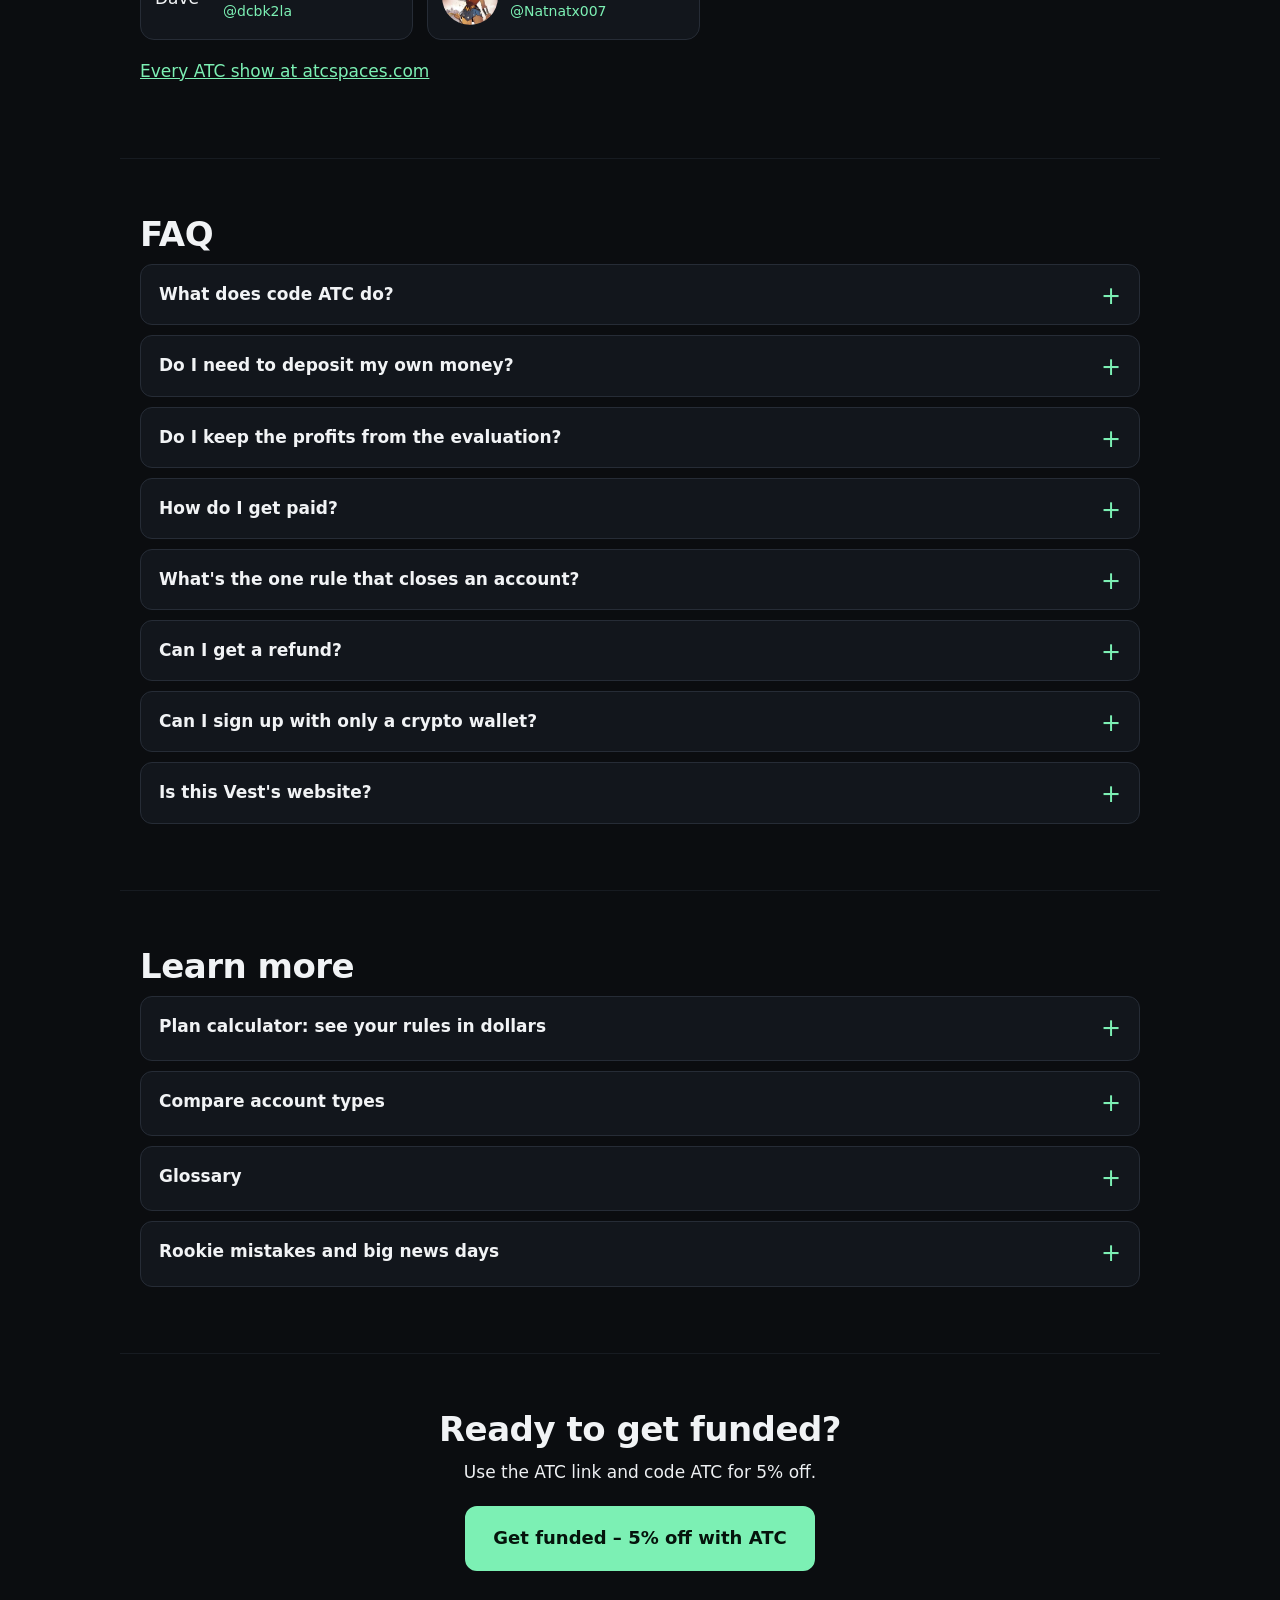
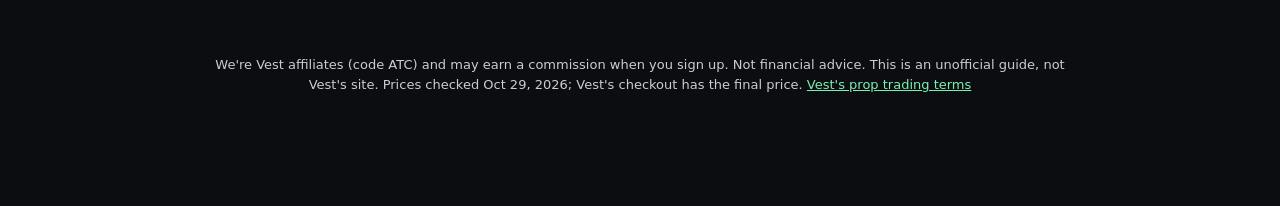
==== commit e02d8b6c: "Newcomer infographic: How it works in 4 steps, under the hero Co-Authored-By: Claude Opus 5.5 <norep" ====
--- a/index.html
+++ b/index.html
@@ -53,6 +53,60 @@
   <p class="small">Code ATC is applied at checkout. Prices checked on Vest on Oct 29, 2026. Vest's checkout has the final price.</p>
 </section>
 
+<section id="how" class="explain">
+  <p class="kicker">New to funded trading? Start here</p>
+  <h2>How it works, in 4 steps</h2>
+  <p class="sub">Example: the $25K 2-Step, our top pick.</p>
+  <ol class="flow">
+    <li class="station">
+      <span class="num">1</span>
+      <svg viewBox="0 0 24 24" aria-hidden="true"><rect x="2.5" y="5" width="19" height="14" rx="2.5"/><path d="M2.5 10h19M6.5 15h4"/></svg>
+      <h3>Pay once</h3>
+      <p class="big">$85.50</p>
+      <p>A one-time fee with code ATC ($90 before). No deposit.</p>
+    </li>
+    <li class="station">
+      <span class="num">2</span>
+      <svg viewBox="0 0 24 24" aria-hidden="true"><circle cx="12" cy="12" r="9"/><circle cx="12" cy="12" r="5"/><circle cx="12" cy="12" r="1.2"/></svg>
+      <h3>Pass the test</h3>
+      <p class="big">+$2,500</p>
+      <p>Phase 1: make $2,500 (10%). Phase 2: make $1,250 (5%). It's simulated money, so it's practice.</p>
+    </li>
+    <li class="station">
+      <span class="num">3</span>
+      <svg viewBox="0 0 24 24" aria-hidden="true"><path d="M5 21V4M5 4h12l-2.5 4L17 12H5"/></svg>
+      <h3>Get funded</h3>
+      <p class="big">$25,000</p>
+      <p>Trade Vest's account, not your own money.</p>
+    </li>
+    <li class="station">
+      <span class="num">4</span>
+      <svg viewBox="0 0 24 24" aria-hidden="true"><ellipse cx="12" cy="6.5" rx="7" ry="3"/><path d="M5 6.5v5c0 1.7 3.1 3 7 3s7-1.3 7-3v-5M5 11.5v5c0 1.7 3.1 3 7 3s7-1.3 7-3v-5"/></svg>
+      <h3>Get paid</h3>
+      <p class="big">80%</p>
+      <p>Your share of the profit. Claim anytime, processed in 24 hours.</p>
+    </li>
+  </ol>
+  <div class="limits">
+    <h3>The 2 limits to know</h3>
+    <div class="track" role="img" aria-label="Your $25,000 account: the floor is $23,500, so you have $1,500 of room to lose. The phase 1 goal is $27,500, which is $2,500 of profit.">
+      <div class="zone lose" style="flex:1500">−$1,500 room</div>
+      <div class="zone win" style="flex:2500">+$2,500 goal</div>
+    </div>
+    <div class="marks" aria-hidden="true">
+      <span class="m0">$23,500<b>Floor</b></span>
+      <span class="m1">$25,000<b>Start</b></span>
+      <span class="m2">$27,500<b>Goal</b></span>
+    </div>
+    <ul class="rules">
+      <li><b>Floor: $23,500.</b> If your account drops to it, the account closes.</li>
+      <li><b>Daily limit: $750.</b> Don't lose more than $750 in one day.</li>
+    </ul>
+    <p class="reassure">The fee is the only money you put in.</p>
+  </div>
+  <div class="cta center"><a class="btn btn-lg" href="https://next.vestmarkets.com/r/4nallthingscrypto" target="_blank" rel="noopener">Get the $25K 2-Step for $85.50</a><a class="btn ghost btn-lg" href="#picks">Compare the 3 picks</a></div>
+</section>
+
 <section id="picks">
   <h2>ATC Picks</h2>
   <p class="sub">Three accounts we'd start with. Prices already include code ATC.</p>
@@ -97,13 +151,8 @@
   <p class="where"><b>Where to find them on Vest:</b> 2-Step accounts are under <b>Create Custom Account</b> (pick the size, then 2-Step). Gold is in the <b>Evaluation Accounts</b> row on the Get Funded page.</p>
 </section>
 
-<section id="how">
-  <h2>How it works</h2>
-  <ol class="steps3">
-    <li><b>Pick and pay once.</b> Choose an account and pay a one-time fee. Code ATC takes 5% off.</li>
-    <li><b>Pass the evaluation.</b> Hit the profit target without breaking the max drawdown or daily limit. Trading during the evaluation is simulated.</li>
-    <li><b>Trade funded and claim profit.</b> Claim your share whenever you want. Each claim processes in 24 hours.</li>
-  </ol>
+<section id="video">
+  <h2>Watch: every account option</h2>
   <div class="vidwrap"><video controls playsinline preload="metadata" poster="/videos/bespoke-poster.jpg" src="/videos/bespoke.mp4"></video><p>The Bespoke Account: every option, every price (6 min)</p></div>
 </section>
 
@@ -160,7 +209,7 @@
 
 <section id="learn">
   <h2>Learn more</h2>
-  <details class="box"><summary>Plan calculator: see your rules in dollars</summary>
+  <details class="box" id="calculator"><summary>Plan calculator: see your rules in dollars</summary>
     <div class="tabs"><button data-mode="custom" class="on">1-Step</button><button data-mode="two">2-Step</button><button data-mode="instant">Instant</button></div>
     <div class="calc">
       <div class="inputs">
--- a/style.css
+++ b/style.css
@@ -40,6 +40,33 @@
 .hero{padding-top:52px}
 .kicker{display:inline-block;background:#12261c;color:#7cf0b4;border:1px solid #2b5c43;border-radius:999px;padding:6px 14px;font-size:14px;font-weight:700;margin:0}
 .lead{font-size:20px;color:#eef0f3;max-width:680px;margin:0}
+
+/* How it works infographic */
+.explain{padding-top:40px}
+.flow{list-style:none;padding:0;margin:22px 0 0;display:grid;grid-template-columns:repeat(4,1fr);gap:24px}
+.station{position:relative;background:#12161c;border:1px solid #262c36;border-radius:16px;padding:20px 18px}
+.station .num{position:absolute;top:14px;right:14px;width:28px;height:28px;border-radius:50%;background:#7cf0b4;color:#05140c;font-weight:800;font-size:15px;display:flex;align-items:center;justify-content:center}
+.station svg{width:40px;height:40px;stroke:#7cf0b4;fill:none;stroke-width:1.8;stroke-linecap:round;stroke-linejoin:round}
+.station h3{font-size:19px;margin:12px 0 0}
+.station .big{font-size:30px;font-weight:800;color:#7cf0b4;margin:2px 0 6px;line-height:1.15}
+.station p{margin:0;color:#eef0f3;font-size:15px}
+.station:not(:last-child)::after{content:"";position:absolute;right:-18px;top:50%;width:11px;height:11px;border-top:3px solid #7cf0b4;border-right:3px solid #7cf0b4;transform:translateY(-50%) rotate(45deg)}
+.limits{margin-top:24px;background:#12161c;border:1px solid #262c36;border-radius:16px;padding:22px}
+.limits h3{font-size:19px}
+.track{display:flex;height:50px;border-radius:12px;overflow:hidden;margin-top:16px;font-weight:800;font-size:15px}
+.zone{display:flex;align-items:center;justify-content:center;color:#fff;padding:0 8px;text-align:center;white-space:nowrap}
+.zone.lose{background:#7a252c;border-right:3px solid #fff}
+.zone.win{background:#17603f}
+.marks{position:relative;height:46px;margin-top:6px;font-size:14px;color:#e2e6eb}
+.marks span{position:absolute;top:0;line-height:1.35}
+.marks b{display:block;color:#fff}
+.marks .m0{left:0}
+.marks .m1{left:37.5%;transform:translateX(-50%);text-align:center}
+.marks .m2{right:0;text-align:right}
+.rules{margin:12px 0 0;padding-left:20px;color:#eef0f3}
+.rules li{margin:6px 0}
+.reassure{background:#10211a;border-left:4px solid #7cf0b4;padding:10px 14px;border-radius:8px;margin:14px 0 0;font-weight:700;color:#fff}
+.explain .cta{margin-top:26px}
 
 /* Picks */
 .picks{display:grid;grid-template-columns:repeat(3,1fr);gap:18px;align-items:stretch}
@@ -127,7 +154,8 @@
 @media(max-width:900px){
   .picks{grid-template-columns:1fr;max-width:520px}
   .pick.star{order:-1}
-  .steps3,.facts{grid-template-columns:1fr 1fr}
+  .steps3,.facts,.flow{grid-template-columns:1fr 1fr}
+  .station::after{display:none}
 }
 @media(max-width:640px){
   body{font-size:16px}
@@ -144,5 +172,15 @@
   .steps3,.facts,.shots,.calc,.people{grid-template-columns:1fr}
   .stickybar{display:block;position:fixed;left:0;right:0;bottom:0;z-index:30;padding:10px 14px calc(10px + env(safe-area-inset-bottom));background:#0b0d10f2;border-top:1px solid #1f242c;backdrop-filter:blur(8px)}
   .stickybar .btn{display:block;width:100%;font-size:17px}
+  .explain{padding-top:28px}
+  .flow{grid-template-columns:1fr;gap:16px}
+  .station{padding:14px 48px 14px 66px}
+  .station svg{position:absolute;left:14px;top:16px;width:36px;height:36px}
+  .station h3{margin:0;font-size:18px}
+  .station .big{font-size:26px}
+  .station:not(:last-child)::after{display:block;right:auto;left:50%;top:auto;bottom:-14px;transform:translateX(-50%) rotate(135deg)}
+  .limits{padding:18px 16px}
+  .track{font-size:14px;height:46px}
+  .marks{font-size:13px}
 }
 .person .initials{width:56px;height:56px;border-radius:50%;flex:none;display:flex;align-items:center;justify-content:center;background:#7cf0b4;color:#05140c;font-weight:800;font-size:18px}
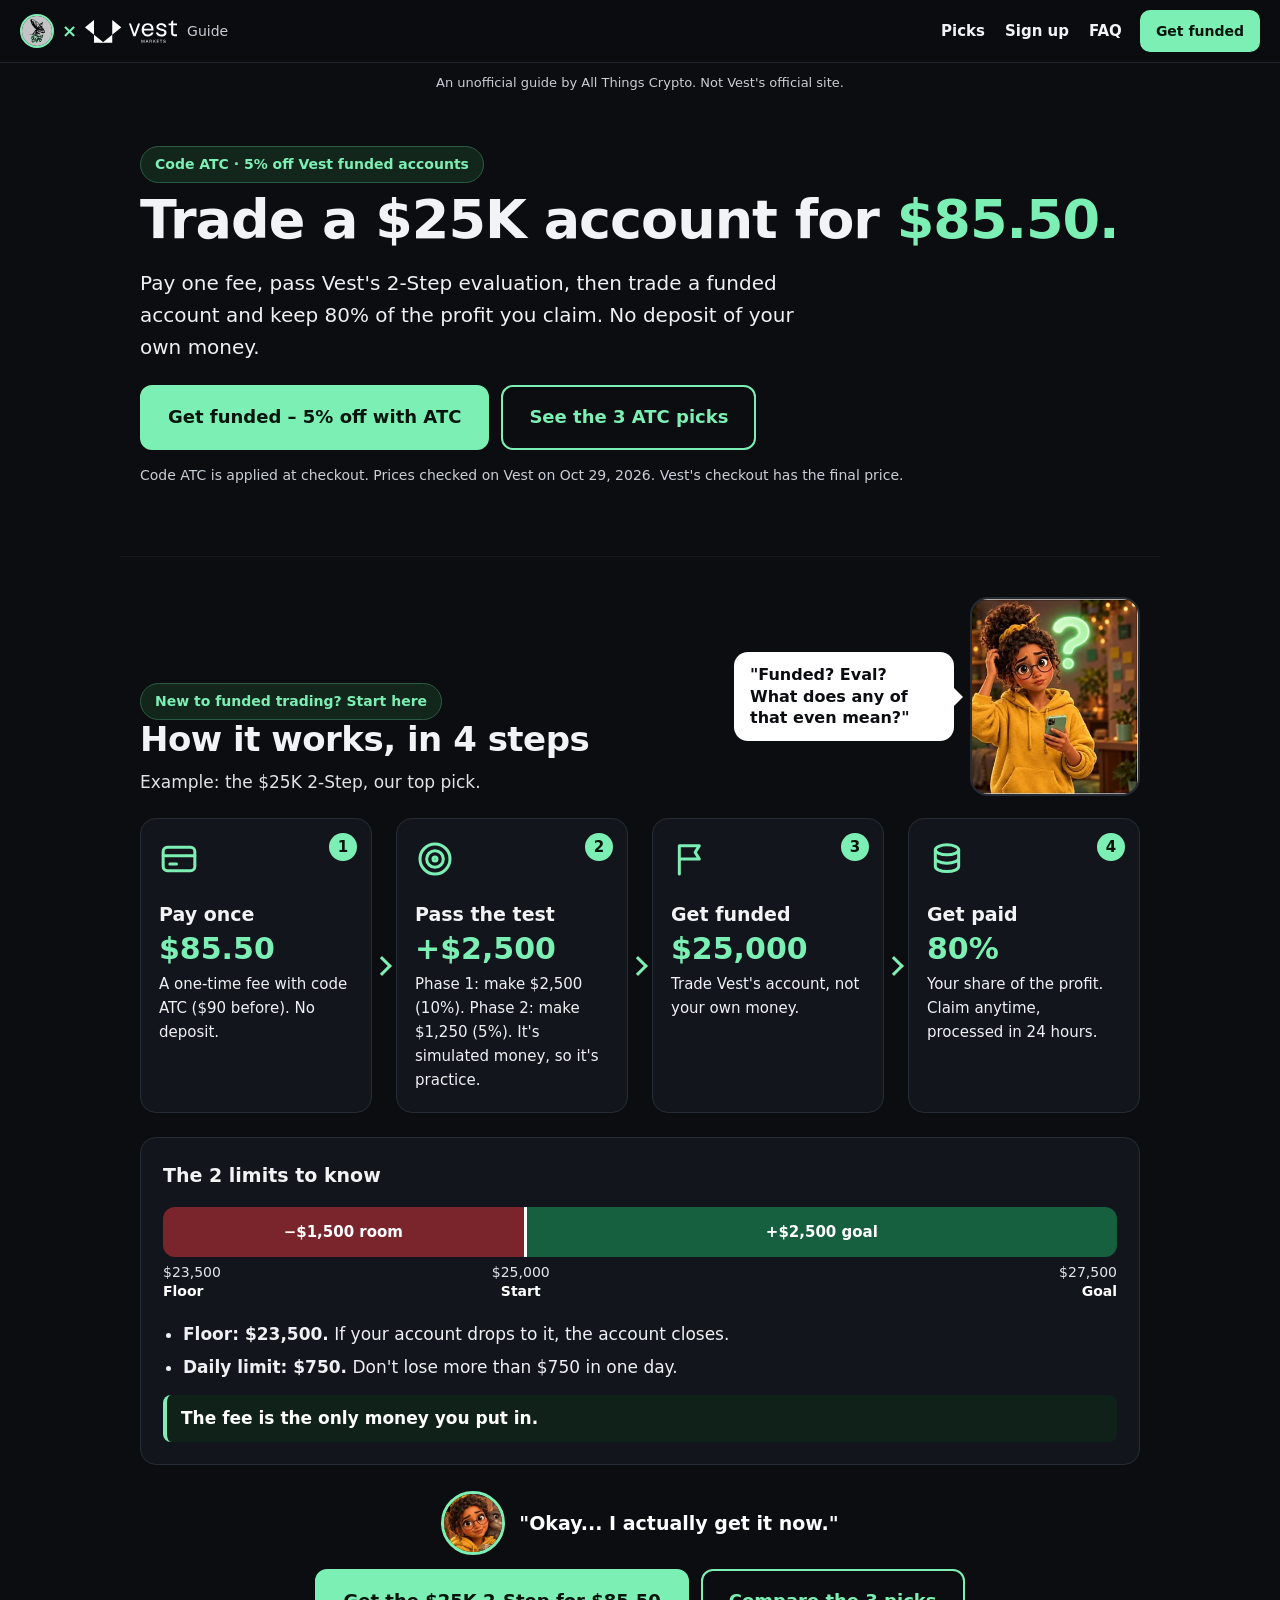
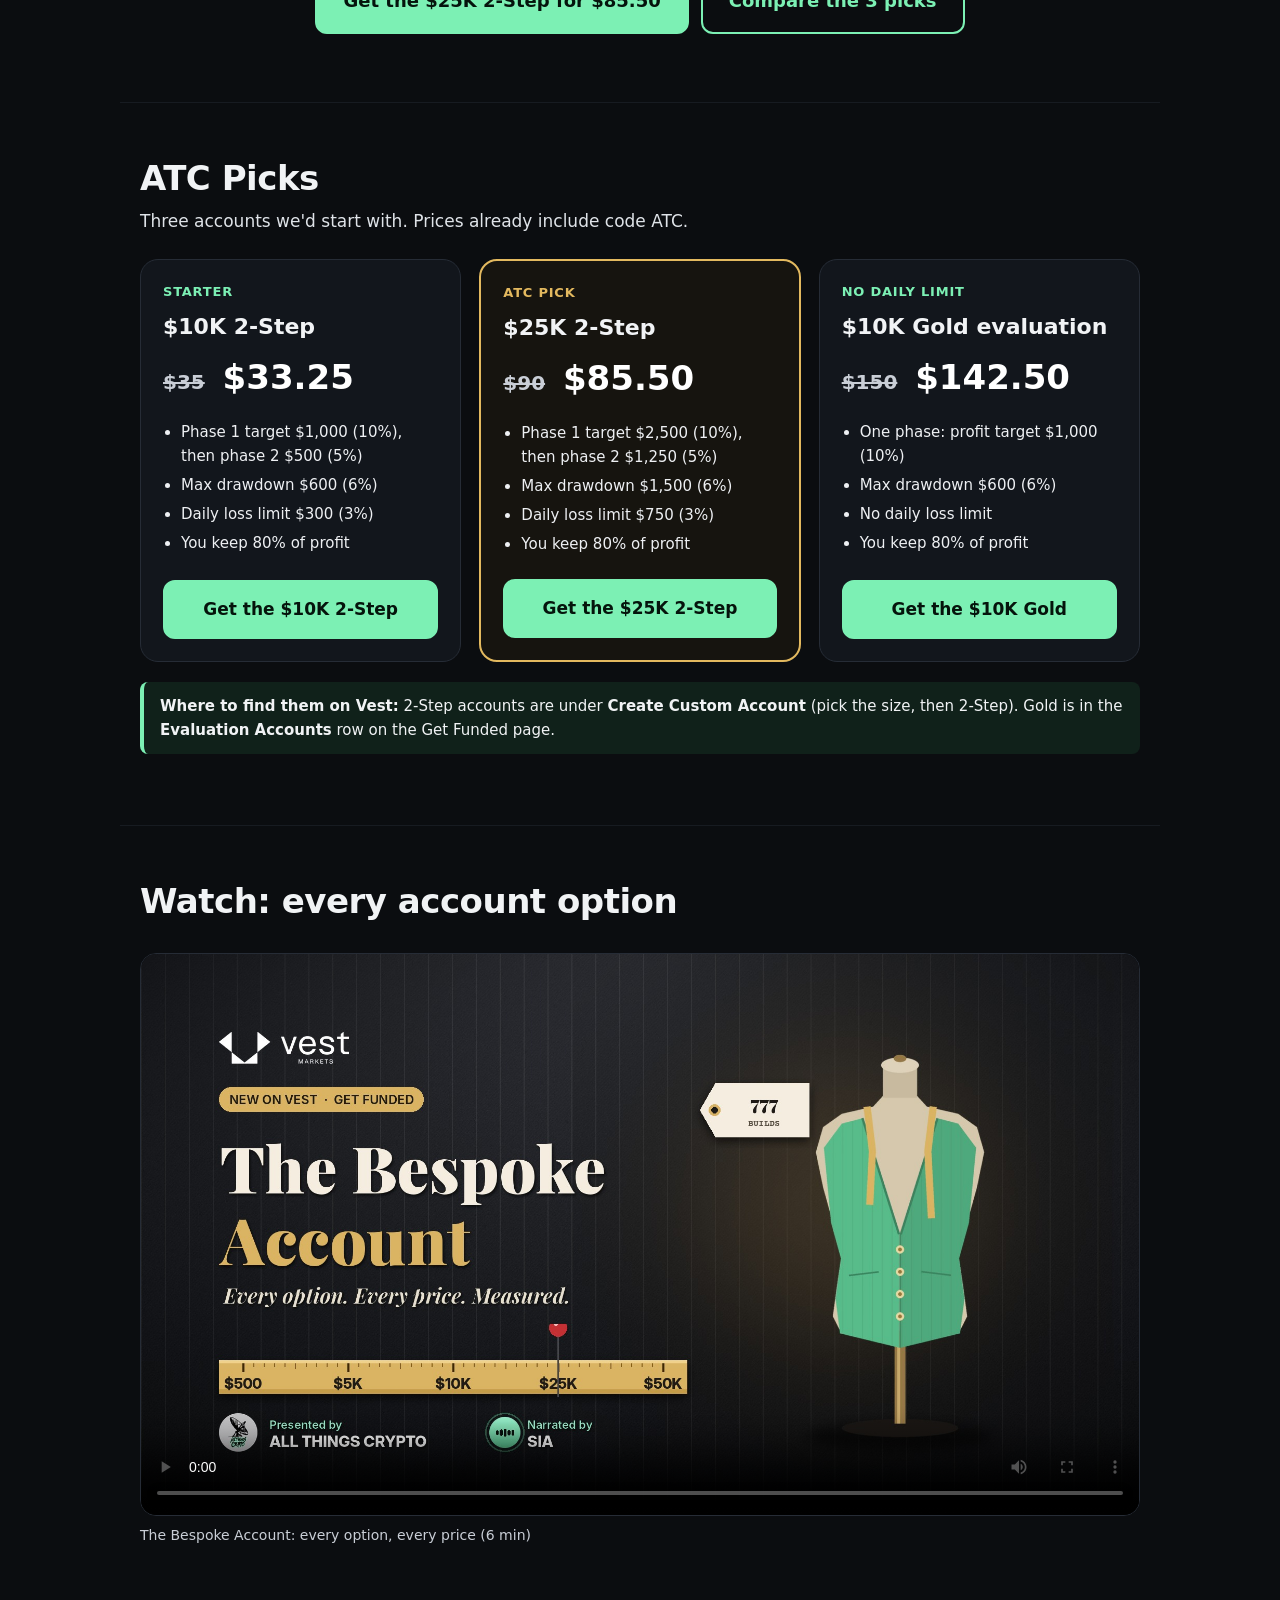
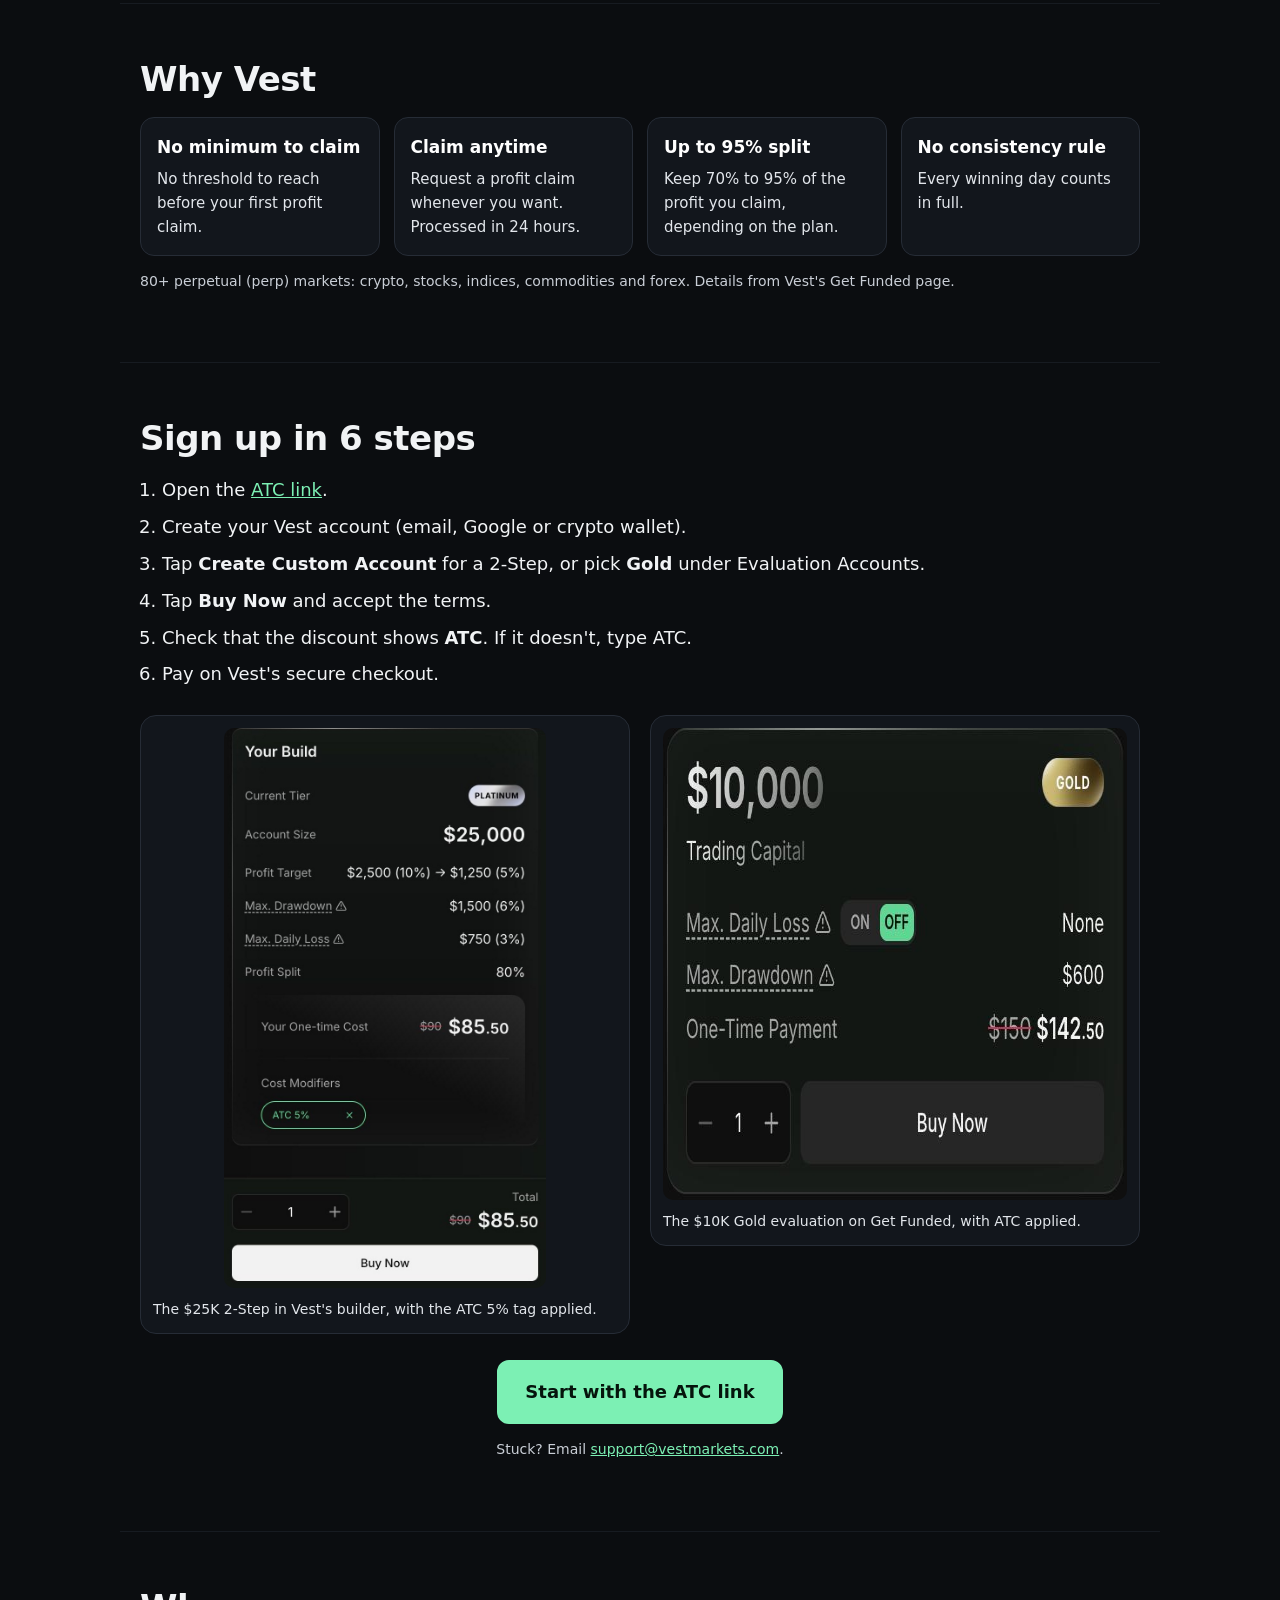
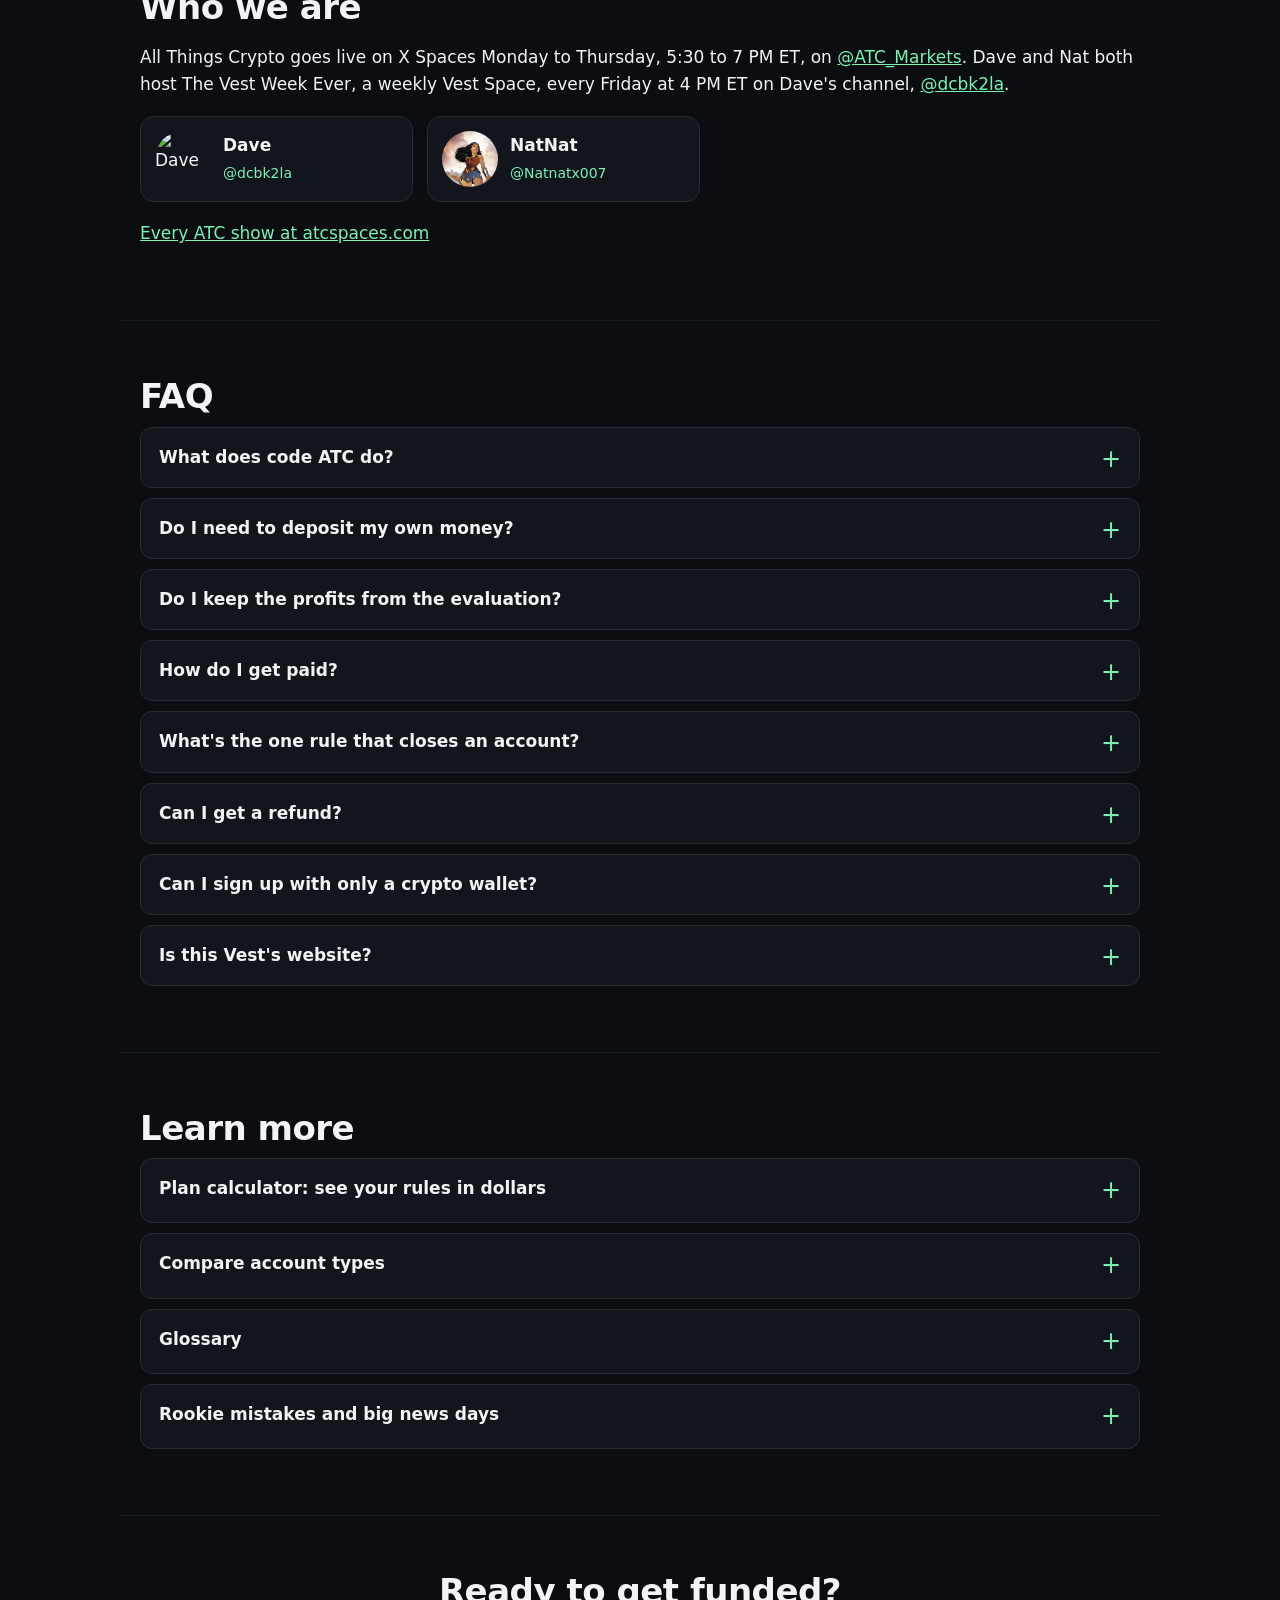
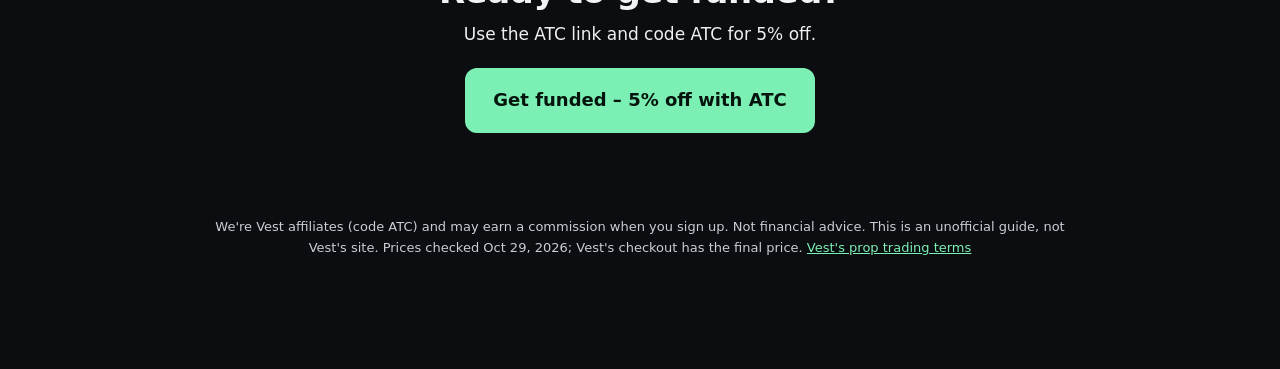
==== commit 48dd486d: "Infographic: add Justine (confused at the top, happy at the end) Co-Authored-By: Claude Opus 5.5 <no" ====
--- a/index.html
+++ b/index.html
@@ -54,9 +54,17 @@
 </section>
 
 <section id="how" class="explain">
-  <p class="kicker">New to funded trading? Start here</p>
-  <h2>How it works, in 4 steps</h2>
-  <p class="sub">Example: the $25K 2-Step, our top pick.</p>
+  <div class="explain-head">
+    <div>
+      <p class="kicker">New to funded trading? Start here</p>
+      <h2>How it works, in 4 steps</h2>
+      <p class="sub">Example: the $25K 2-Step, our top pick.</p>
+    </div>
+    <figure class="justine">
+      <img src="/assets/justine-confused.jpg" alt="Justine, a beginner trader, scratching her head with a question mark beside her" width="291" height="342">
+      <figcaption class="bubble">"Funded? Eval? What does any of that even mean?"</figcaption>
+    </figure>
+  </div>
   <ol class="flow">
     <li class="station">
       <span class="num">1</span>
@@ -104,6 +112,7 @@
     </ul>
     <p class="reassure">The fee is the only money you put in.</p>
   </div>
+  <div class="gotit"><img src="/assets/justine-happy.jpg" alt="Justine smiling with her cat" width="160" height="160" loading="lazy"><p>"Okay... I actually get it now."</p></div>
   <div class="cta center"><a class="btn btn-lg" href="https://next.vestmarkets.com/r/4nallthingscrypto" target="_blank" rel="noopener">Get the $25K 2-Step for $85.50</a><a class="btn ghost btn-lg" href="#picks">Compare the 3 picks</a></div>
 </section>
 
--- a/style.css
+++ b/style.css
@@ -66,7 +66,16 @@
 .rules{margin:12px 0 0;padding-left:20px;color:#eef0f3}
 .rules li{margin:6px 0}
 .reassure{background:#10211a;border-left:4px solid #7cf0b4;padding:10px 14px;border-radius:8px;margin:14px 0 0;font-weight:700;color:#fff}
-.explain .cta{margin-top:26px}
+.explain .cta{margin-top:14px}
+.explain-head{display:flex;align-items:flex-end;justify-content:space-between;gap:24px}
+.explain-head .sub{margin-bottom:0}
+.justine{margin:0;display:flex;align-items:center;gap:16px;flex:none}
+.justine img{width:170px;height:auto;border-radius:18px;border:2px solid #262c36}
+.bubble{order:-1;position:relative;background:#fff;color:#0b0d10;font-weight:700;font-size:16px;line-height:1.35;padding:12px 16px;border-radius:14px;max-width:220px}
+.bubble::after{content:"";position:absolute;right:-9px;top:50%;transform:translateY(-50%);border:9px solid transparent;border-right:0;border-left-color:#fff}
+.gotit{display:flex;align-items:center;justify-content:center;gap:14px;margin-top:26px}
+.gotit img{width:64px;height:64px;border-radius:50%;border:3px solid #7cf0b4;flex:none}
+.gotit p{margin:0;font-size:19px;font-weight:700;color:#fff}
 
 /* Picks */
 .picks{display:grid;grid-template-columns:repeat(3,1fr);gap:18px;align-items:stretch}
@@ -173,6 +182,12 @@
   .stickybar{display:block;position:fixed;left:0;right:0;bottom:0;z-index:30;padding:10px 14px calc(10px + env(safe-area-inset-bottom));background:#0b0d10f2;border-top:1px solid #1f242c;backdrop-filter:blur(8px)}
   .stickybar .btn{display:block;width:100%;font-size:17px}
   .explain{padding-top:28px}
+  .explain-head{flex-direction:column;align-items:stretch;gap:16px}
+  .justine{gap:14px}
+  .justine img{width:112px;border-radius:14px}
+  .bubble{order:0;font-size:15px;max-width:none}
+  .bubble::after{right:auto;left:-9px;border-left:0;border-right:9px solid #fff;border-top-color:transparent;border-bottom-color:transparent}
+  .gotit p{font-size:17px}
   .flow{grid-template-columns:1fr;gap:16px}
   .station{padding:14px 48px 14px 66px}
   .station svg{position:absolute;left:14px;top:16px;width:36px;height:36px}
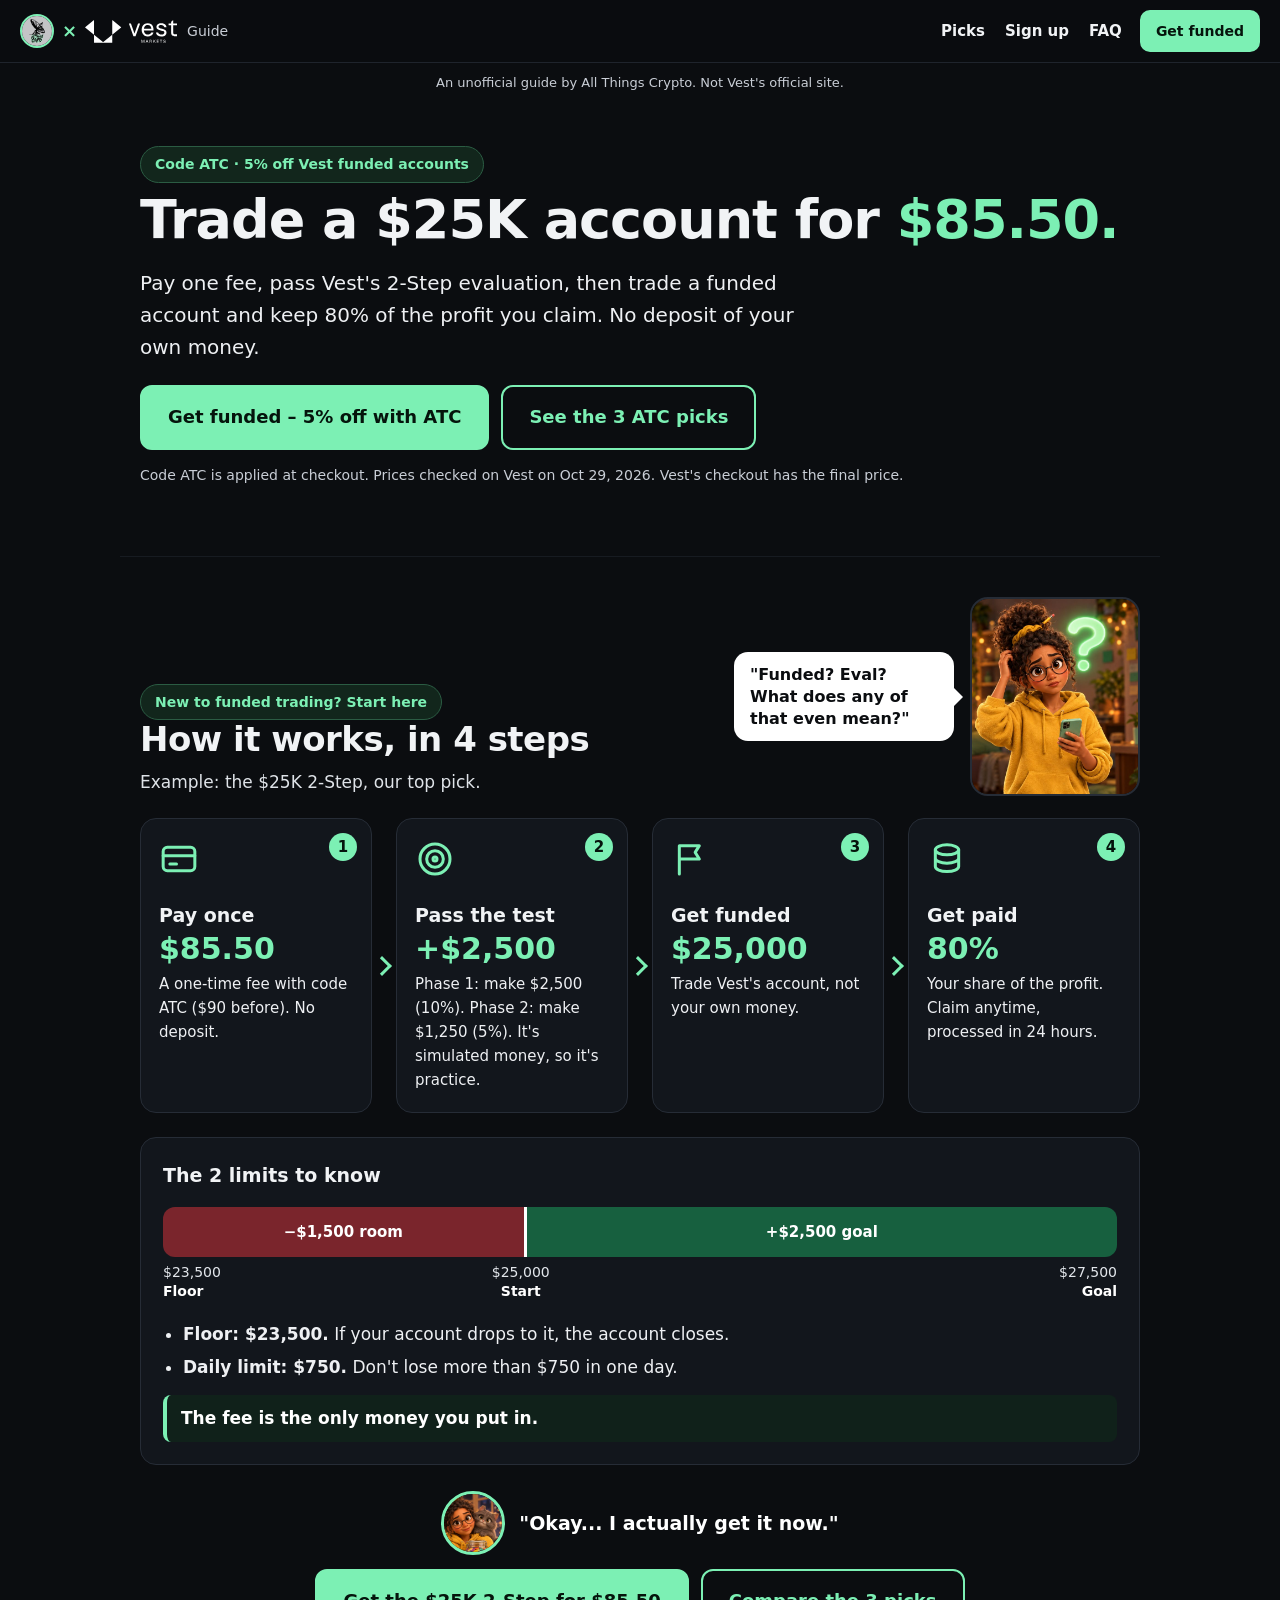
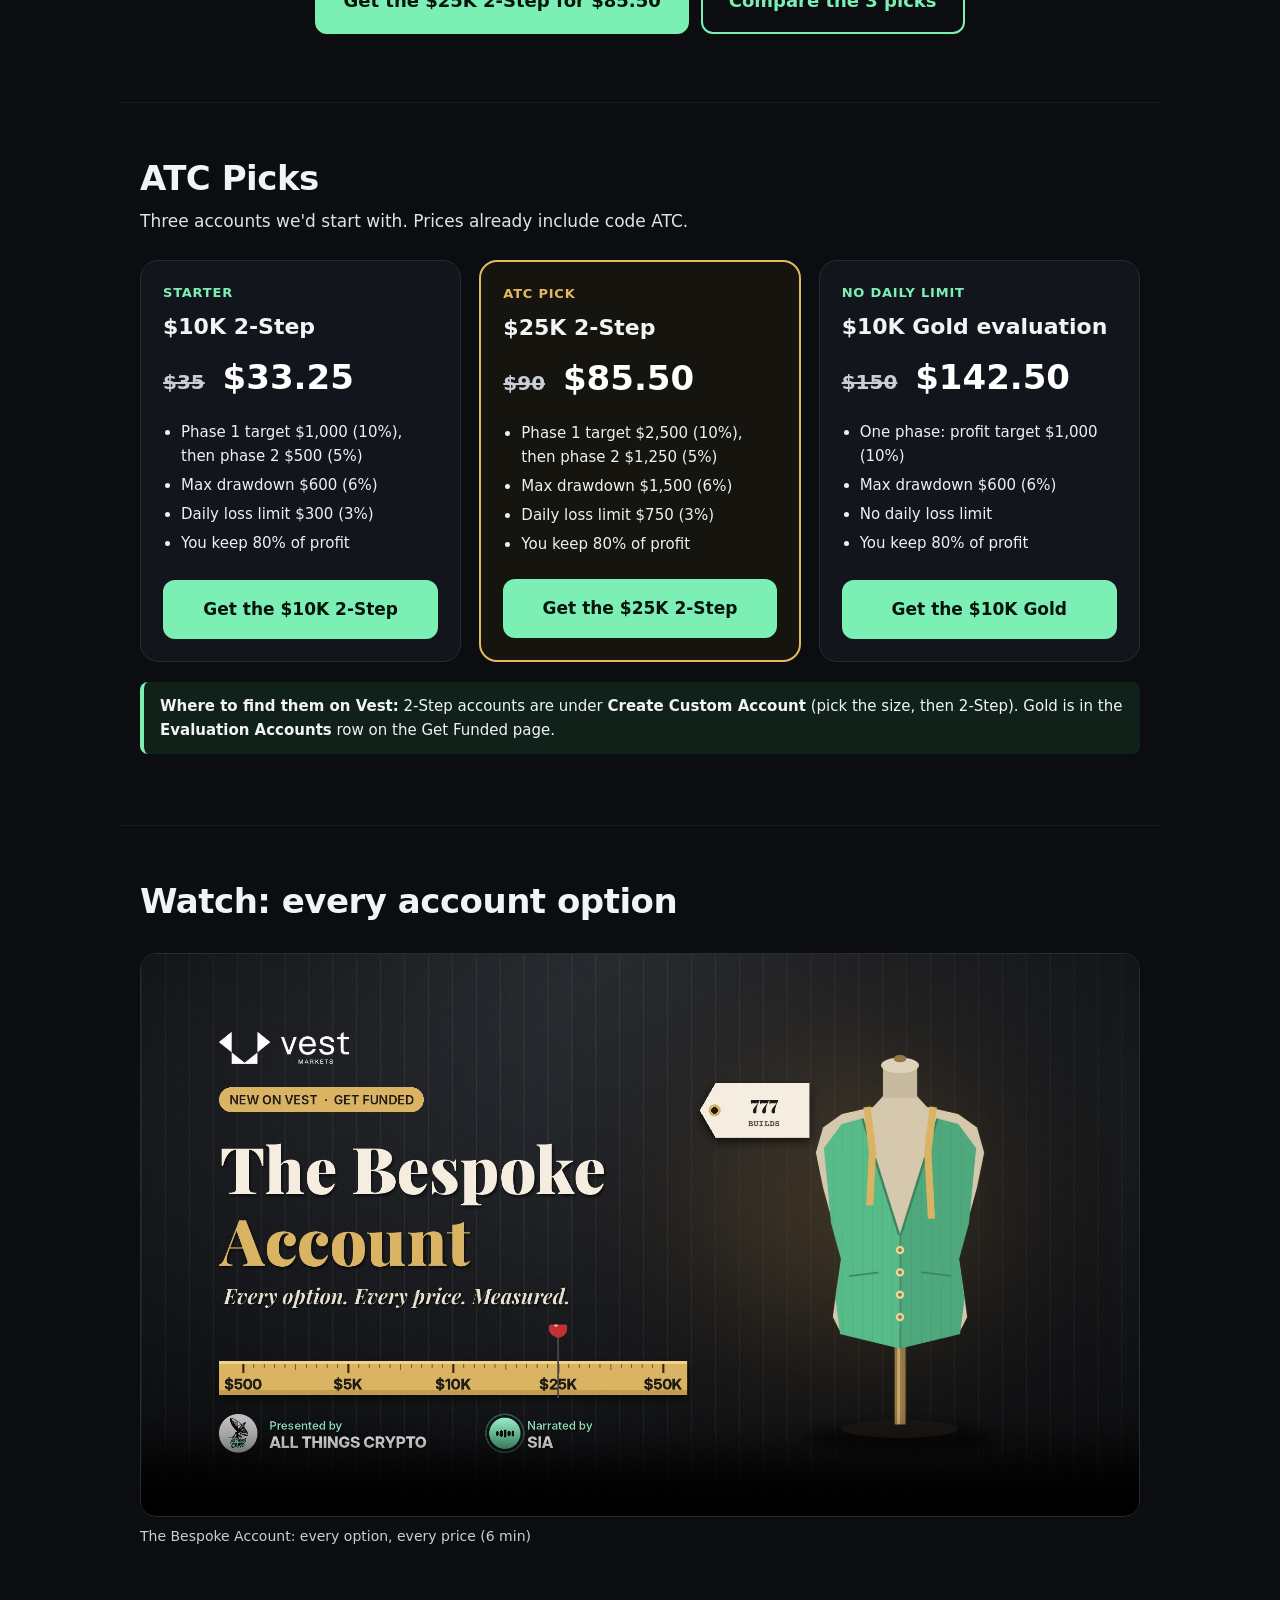
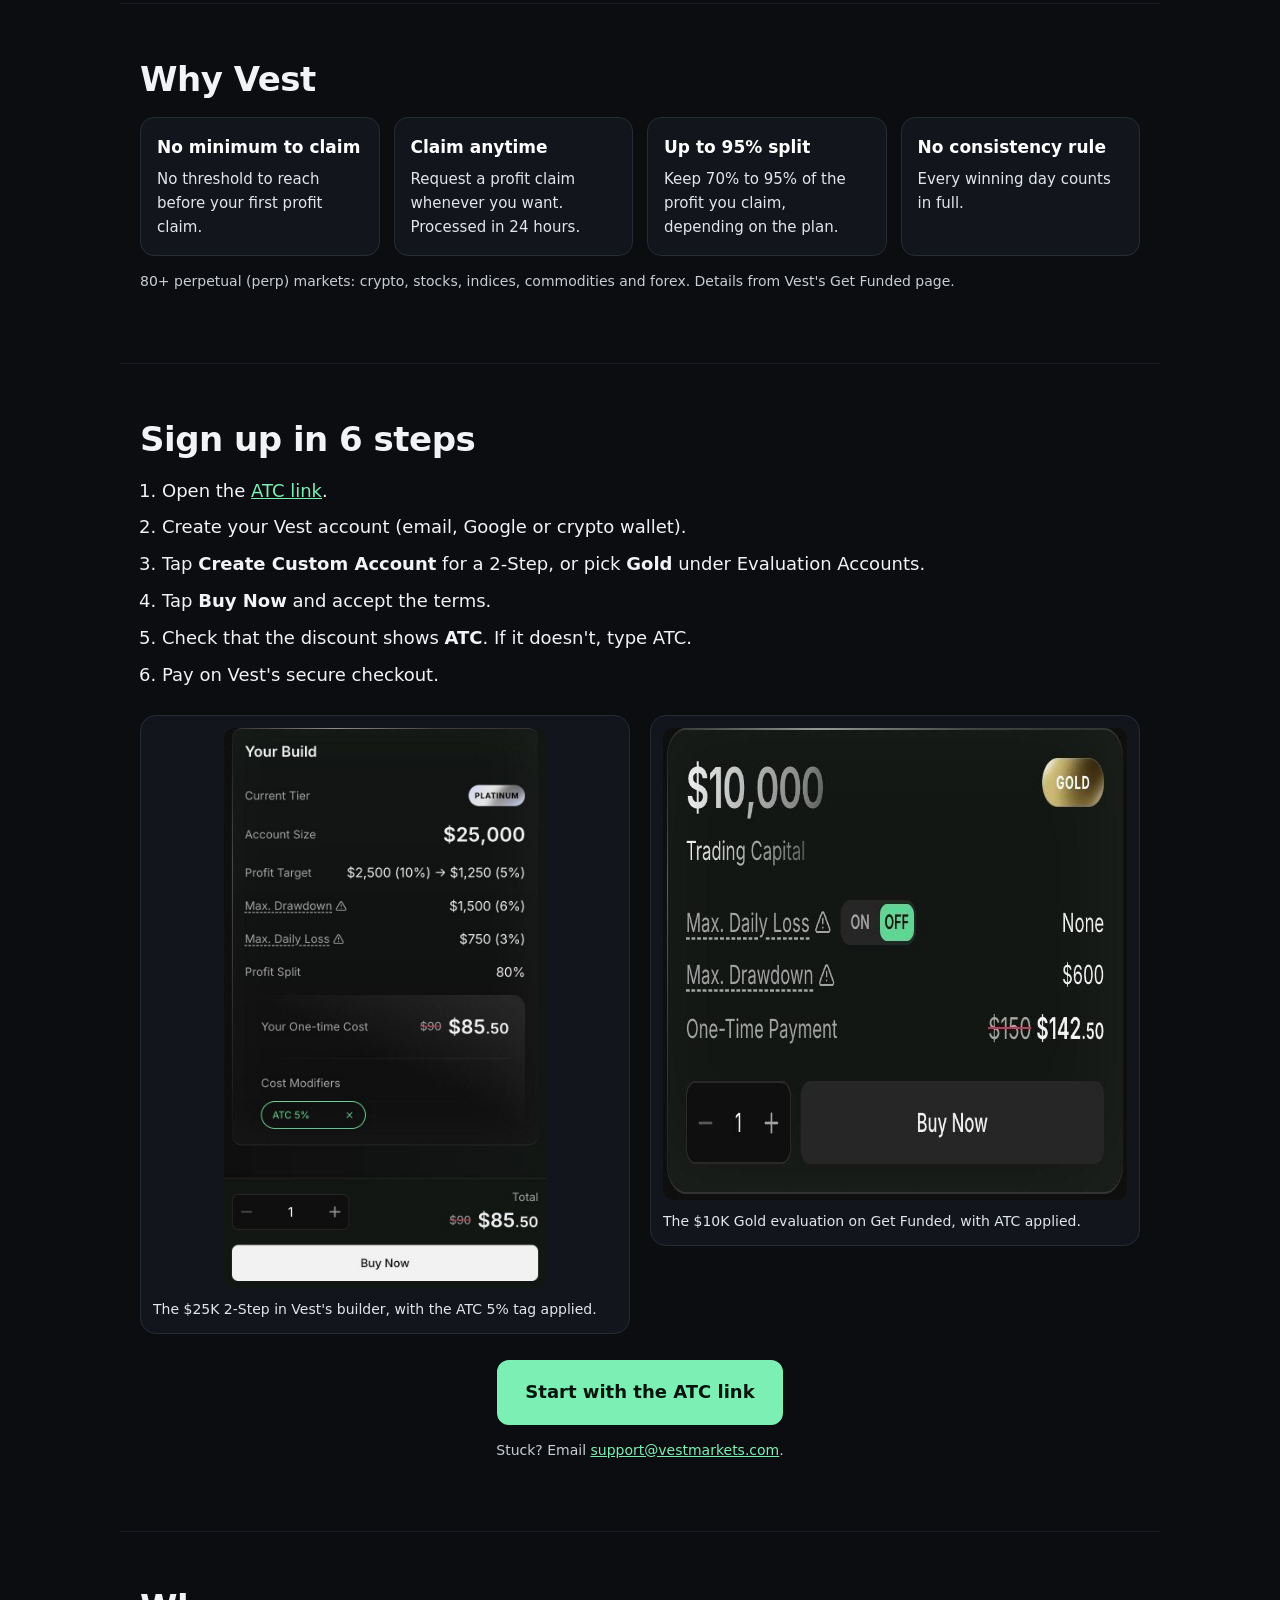
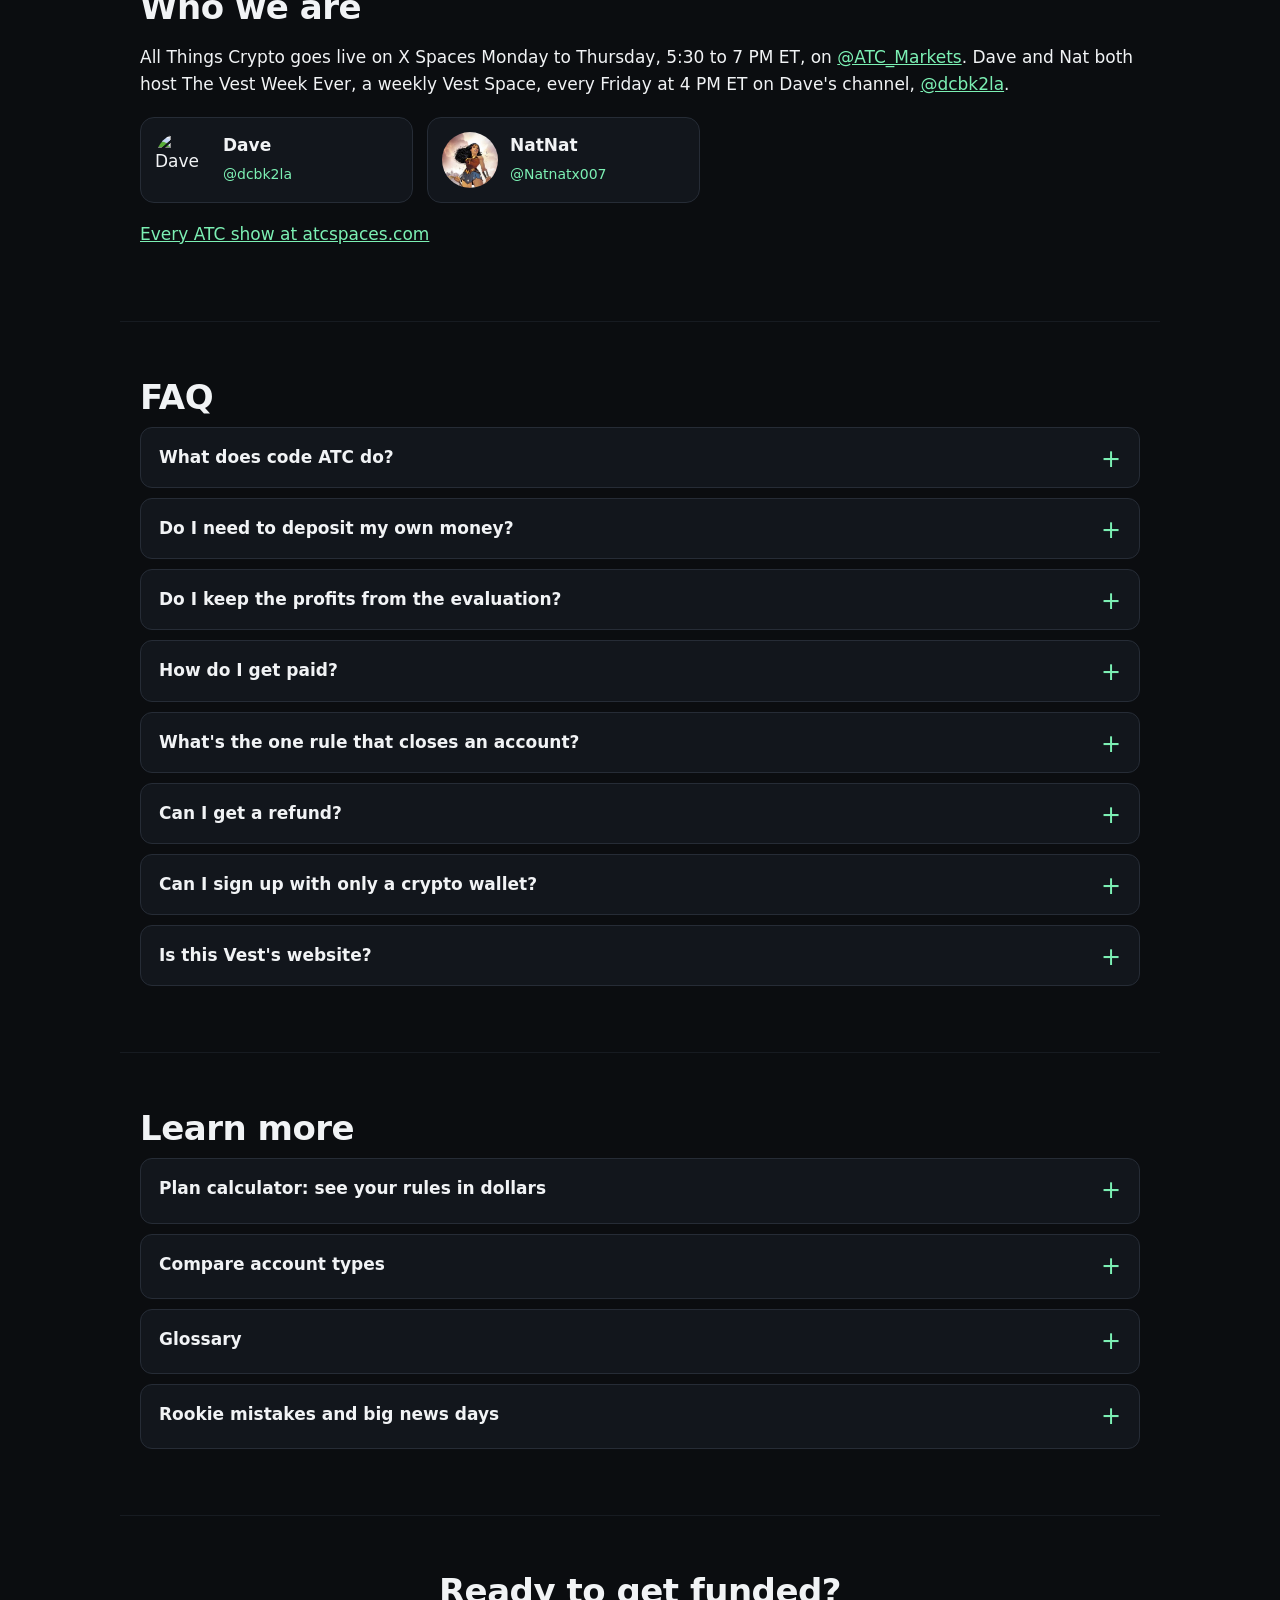
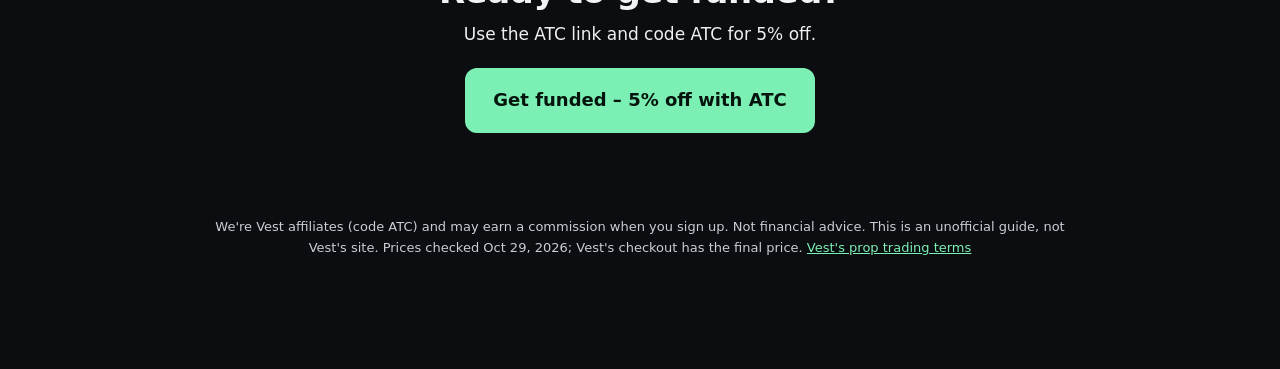
==== commit 586668b8: "Infographic: sharper Justine images from the original renders Co-Authored-By: Claude Opus 5.5 <norep" ====
--- a/index.html
+++ b/index.html
@@ -61,7 +61,7 @@
       <p class="sub">Example: the $25K 2-Step, our top pick.</p>
     </div>
     <figure class="justine">
-      <img src="/assets/justine-confused.jpg" alt="Justine, a beginner trader, scratching her head with a question mark beside her" width="291" height="342">
+      <img src="/assets/justine-confused.jpg" alt="Justine, a beginner trader, scratching her head with a question mark beside her" width="600" height="706">
       <figcaption class="bubble">"Funded? Eval? What does any of that even mean?"</figcaption>
     </figure>
   </div>
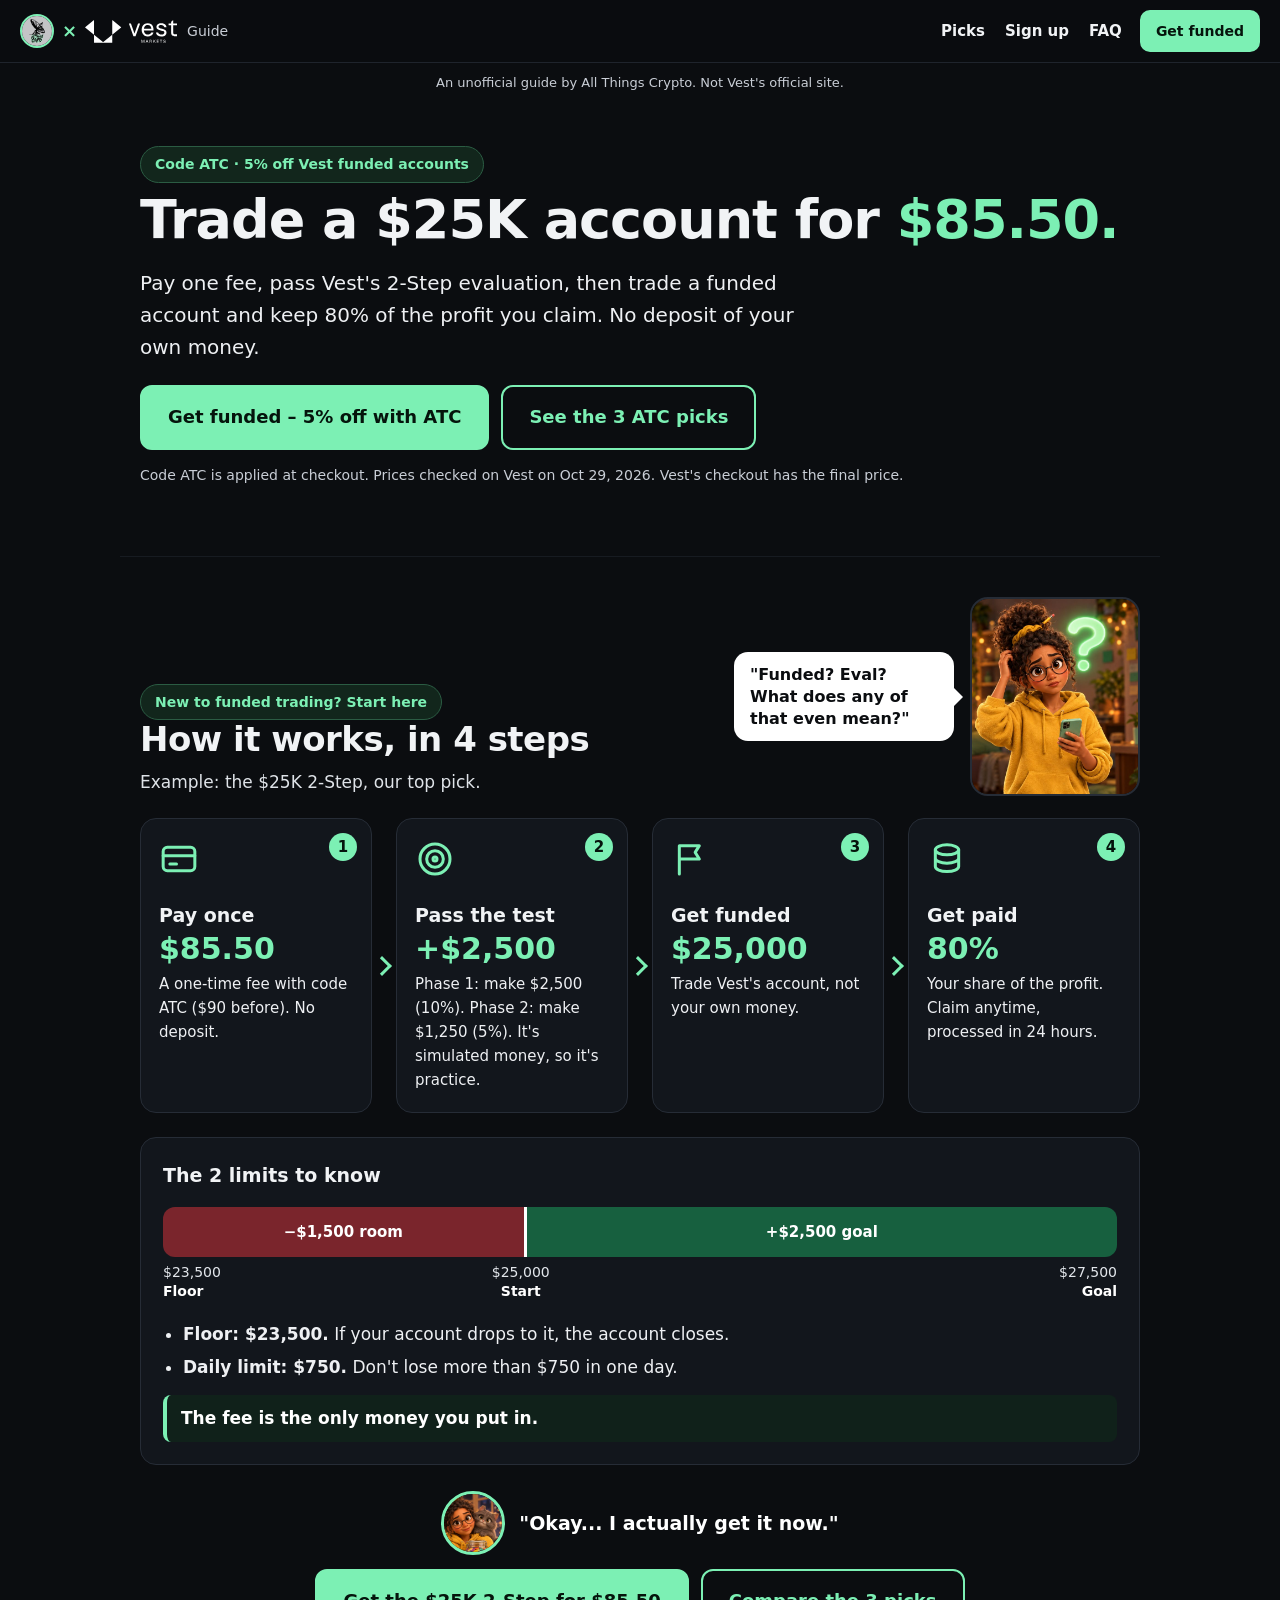
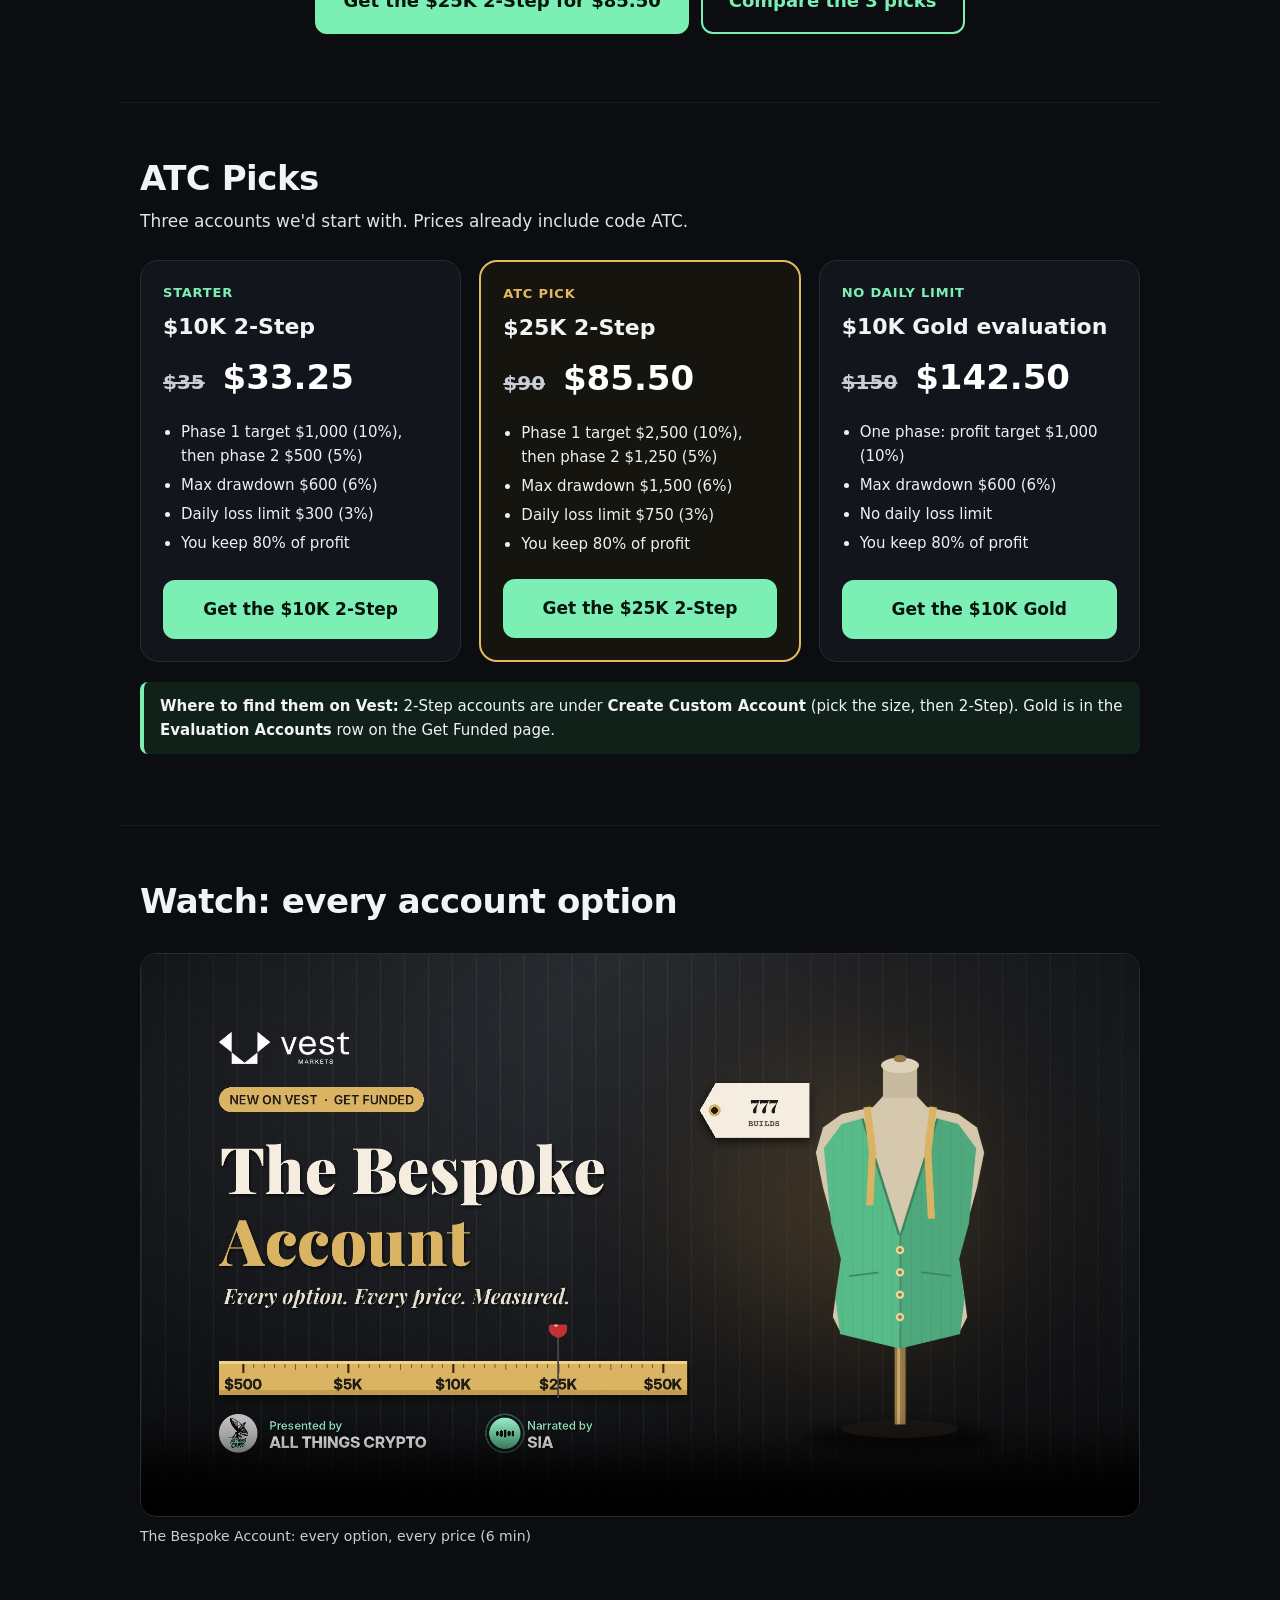
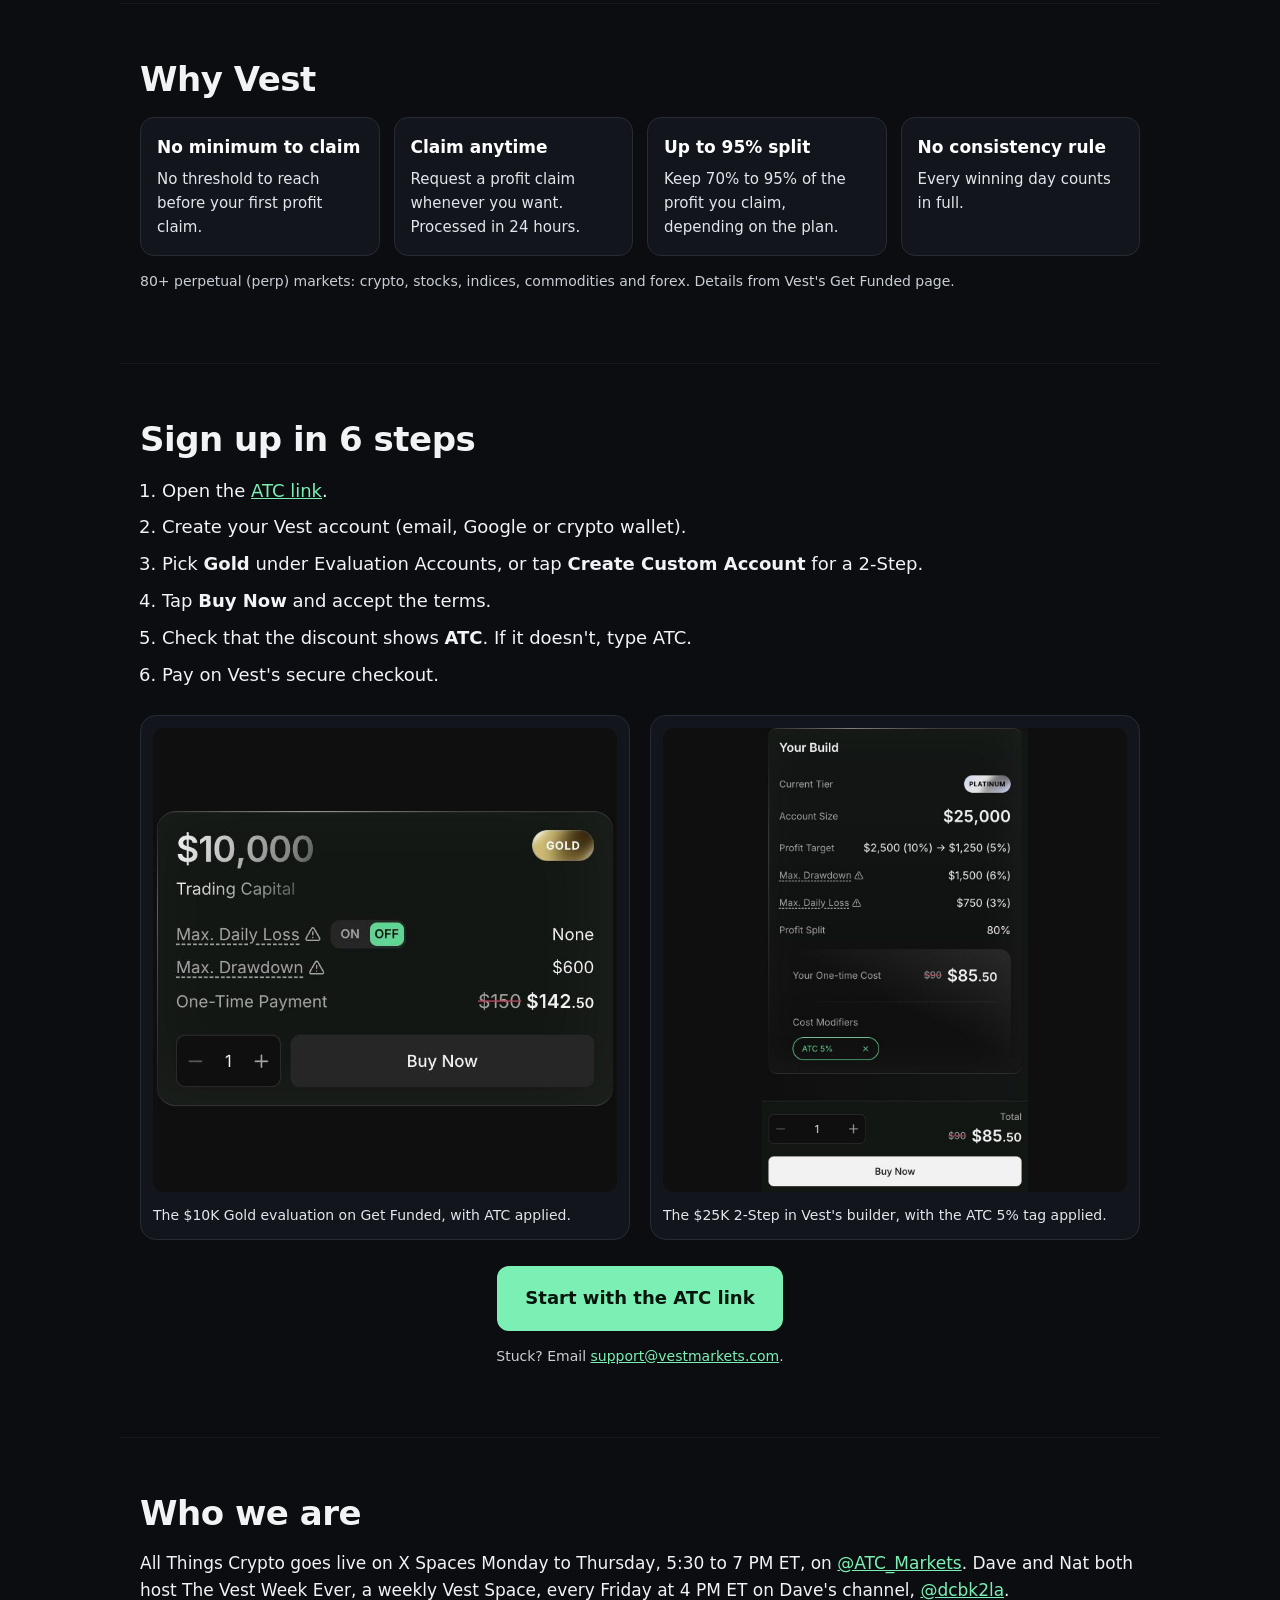
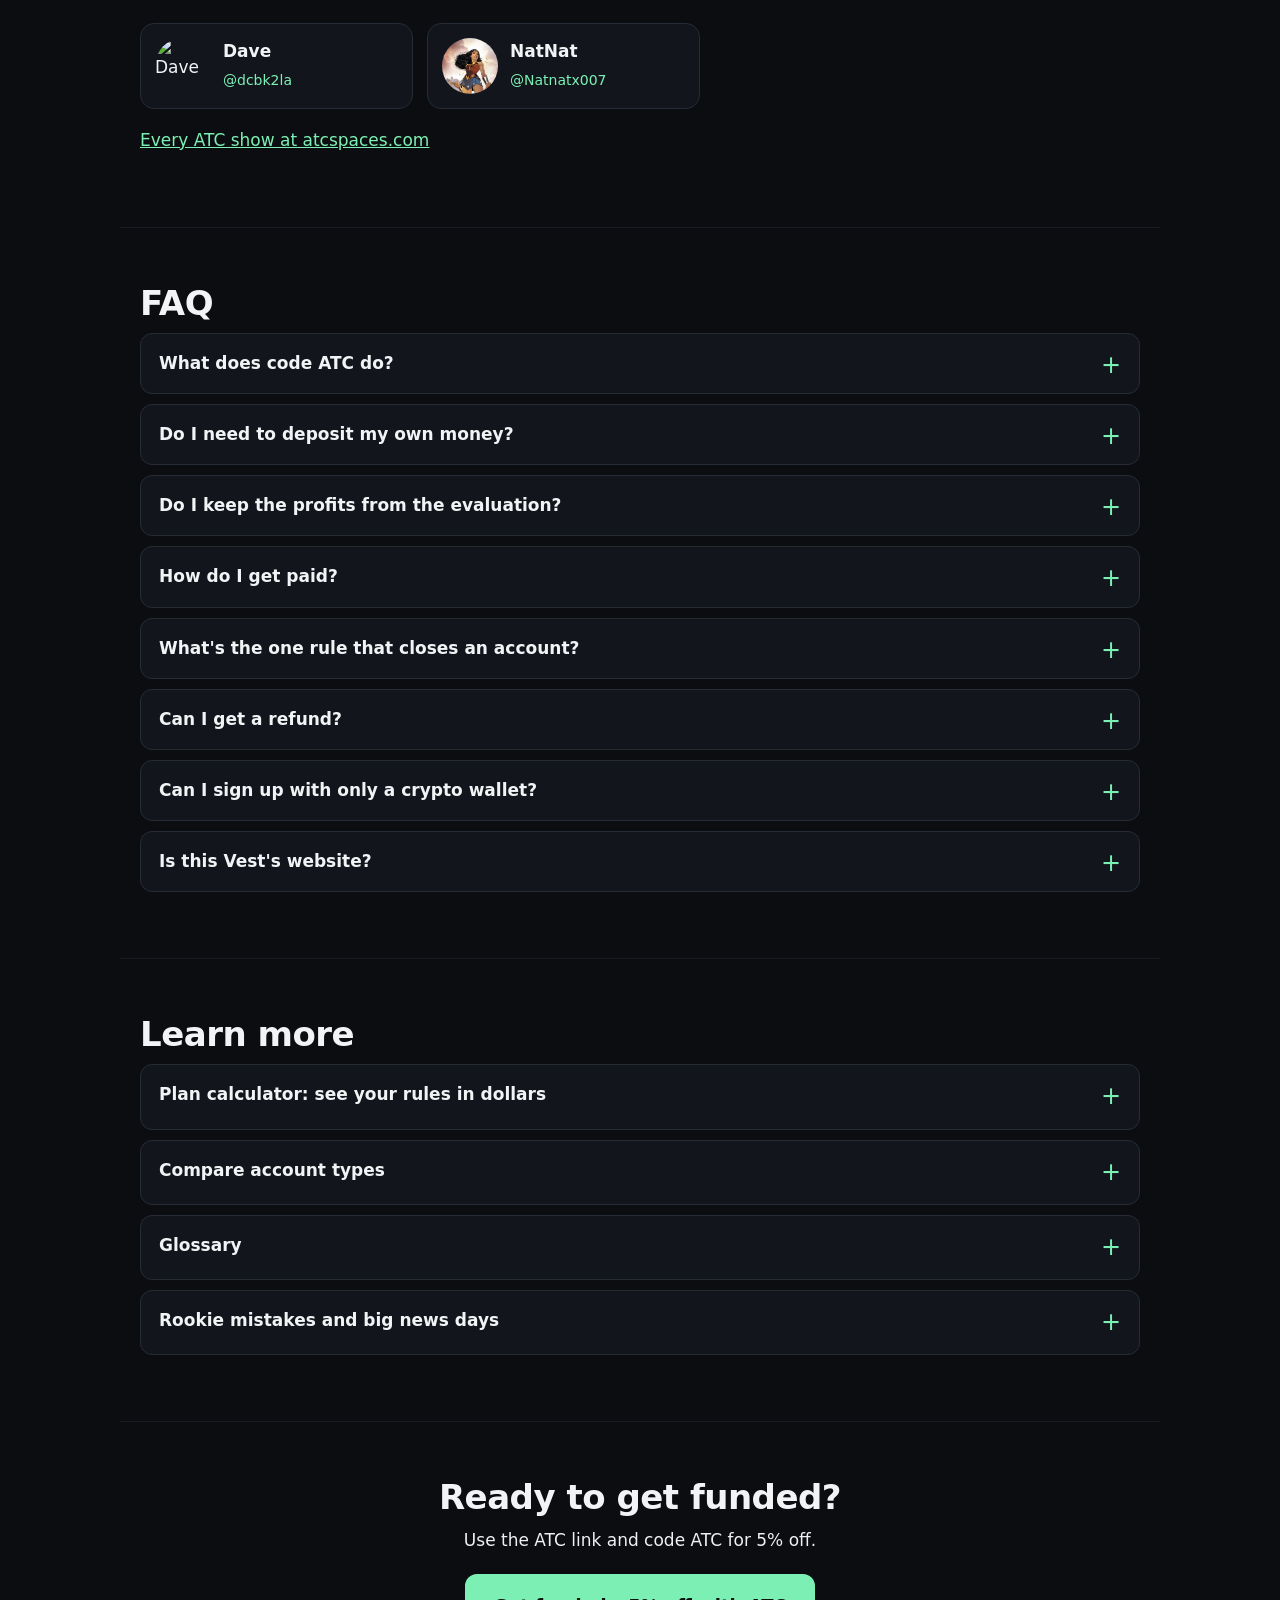
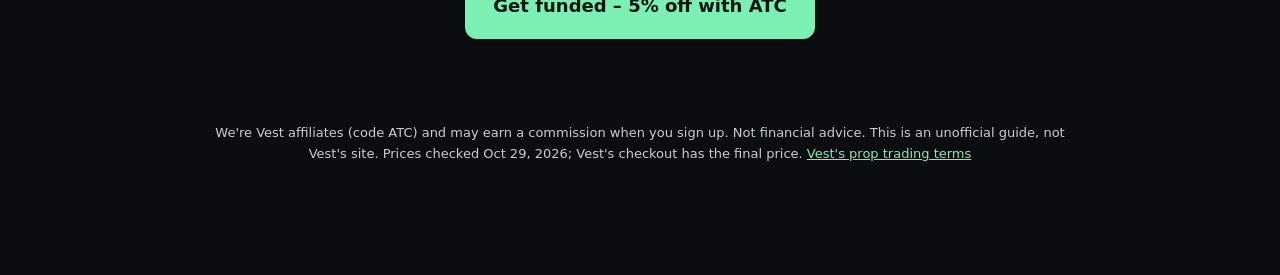
==== commit c190e501: "Sign up: equal-size screenshot boxes, no stretching, $10K first then $25K Co-Authored-By: Claude Opu" ====
--- a/index.html
+++ b/index.html
@@ -181,14 +181,14 @@
   <ol class="signup">
     <li>Open the <a href="https://next.vestmarkets.com/r/4nallthingscrypto" target="_blank" rel="noopener">ATC link</a>.</li>
     <li>Create your Vest account (email, Google or crypto wallet).</li>
-    <li>Tap <b>Create Custom Account</b> for a 2-Step, or pick <b>Gold</b> under Evaluation Accounts.</li>
+    <li>Pick <b>Gold</b> under Evaluation Accounts, or tap <b>Create Custom Account</b> for a 2-Step.</li>
     <li>Tap <b>Buy Now</b> and accept the terms.</li>
     <li>Check that the discount shows <b>ATC</b>. If it doesn't, type ATC.</li>
     <li>Pay on Vest's secure checkout.</li>
   </ol>
   <div class="shots">
-    <figure><img src="/assets/shots/vest-builder-25k-2step-atc.jpg" alt="Vest's Create Custom Account builder: $25,000 2-Step, $90 crossed out, $85.50 with the ATC 5% tag" loading="lazy" width="740" height="1288"><figcaption>The $25K 2-Step in Vest's builder, with the ATC 5% tag applied.</figcaption></figure>
-    <figure><img src="/assets/shots/vest-gold-10k.jpg" alt="Vest's Gold evaluation card: $10,000, no daily loss limit, $600 max drawdown, $150 crossed out, $142.50" loading="lazy" width="732" height="472"><figcaption>The $10K Gold evaluation on Get Funded, with ATC applied.</figcaption></figure>
+    <figure><div class="frame"><img src="/assets/shots/vest-gold-10k.jpg" alt="Vest's Gold evaluation card: $10,000, no daily loss limit, $600 max drawdown, $150 crossed out, $142.50" loading="lazy" width="732" height="472"></div><figcaption>The $10K Gold evaluation on Get Funded, with ATC applied.</figcaption></figure>
+    <figure><div class="frame"><img src="/assets/shots/vest-builder-25k-2step-atc.jpg" alt="Vest's Create Custom Account builder: $25,000 2-Step, $90 crossed out, $85.50 with the ATC 5% tag" loading="lazy" width="740" height="1288"></div><figcaption>The $25K 2-Step in Vest's builder, with the ATC 5% tag applied.</figcaption></figure>
   </div>
   <div class="cta center"><a class="btn btn-lg" href="https://next.vestmarkets.com/r/4nallthingscrypto" target="_blank" rel="noopener">Start with the ATC link</a></div>
   <p class="small center">Stuck? Email <a href="mailto:support@vestmarkets.com">support@vestmarkets.com</a>.</p>
--- a/style.css
+++ b/style.css
@@ -107,10 +107,11 @@
 /* Sign up */
 .signup{padding-left:22px;font-size:18px}
 .signup li{margin:8px 0}
-.shots{display:grid;grid-template-columns:1fr 1fr;gap:20px;margin:26px 0;align-items:start}
-.shots figure{margin:0;background:#12161c;border:1px solid #262c36;border-radius:16px;padding:12px}
-.shots img{border-radius:10px;margin:0 auto;max-height:560px;width:auto}
-.shots figcaption{color:#e2e6eb;font-size:14px;margin-top:10px}
+.shots{display:grid;grid-template-columns:1fr 1fr;gap:20px;margin:26px 0;align-items:stretch}
+.shots figure{margin:0;display:flex;flex-direction:column;background:#12161c;border:1px solid #262c36;border-radius:16px;padding:12px}
+.shots .frame{aspect-ratio:1/1;background:#0f0f0f;border-radius:10px;overflow:hidden;display:flex;align-items:center;justify-content:center}
+.shots img{width:100%;height:100%;object-fit:contain}
+.shots figcaption{color:#e2e6eb;font-size:14px;margin-top:12px}
 
 /* Crew */
 .people{display:grid;grid-template-columns:1fr 1fr;gap:14px;margin:18px 0;max-width:560px}
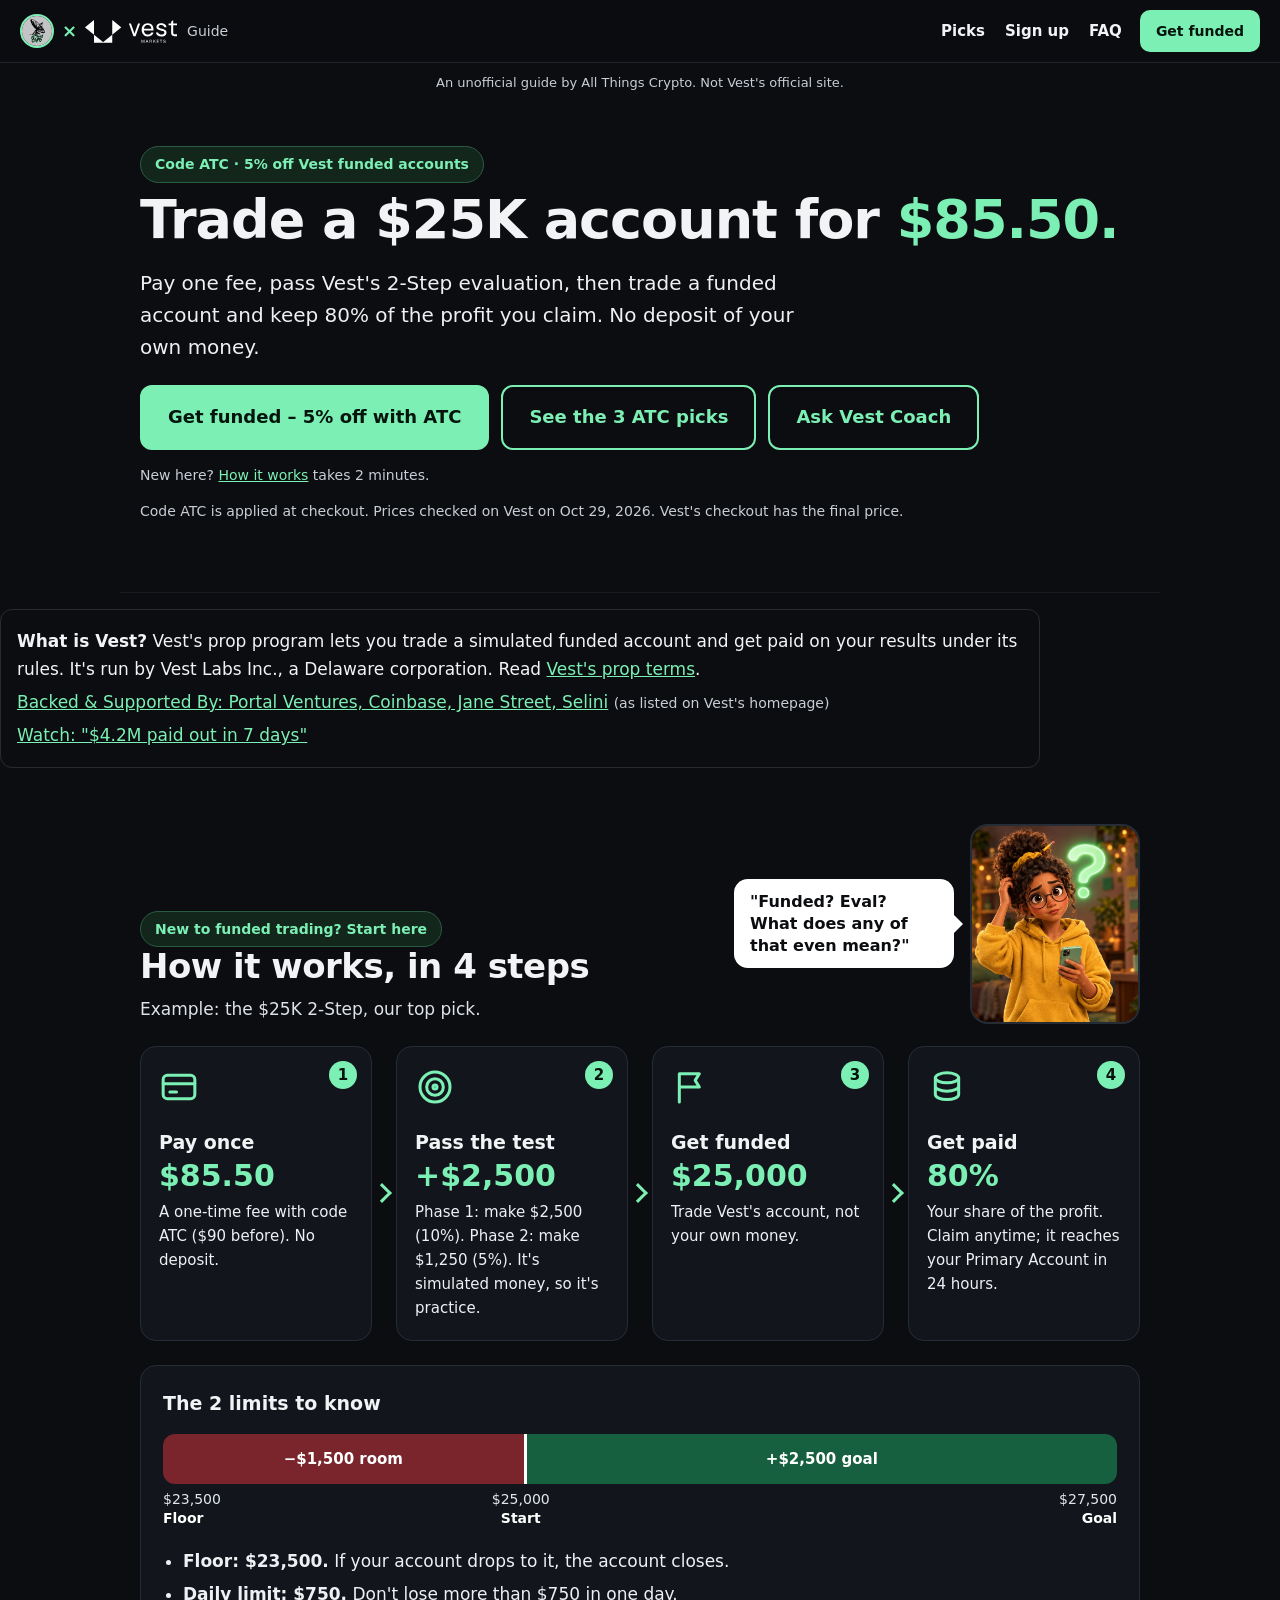
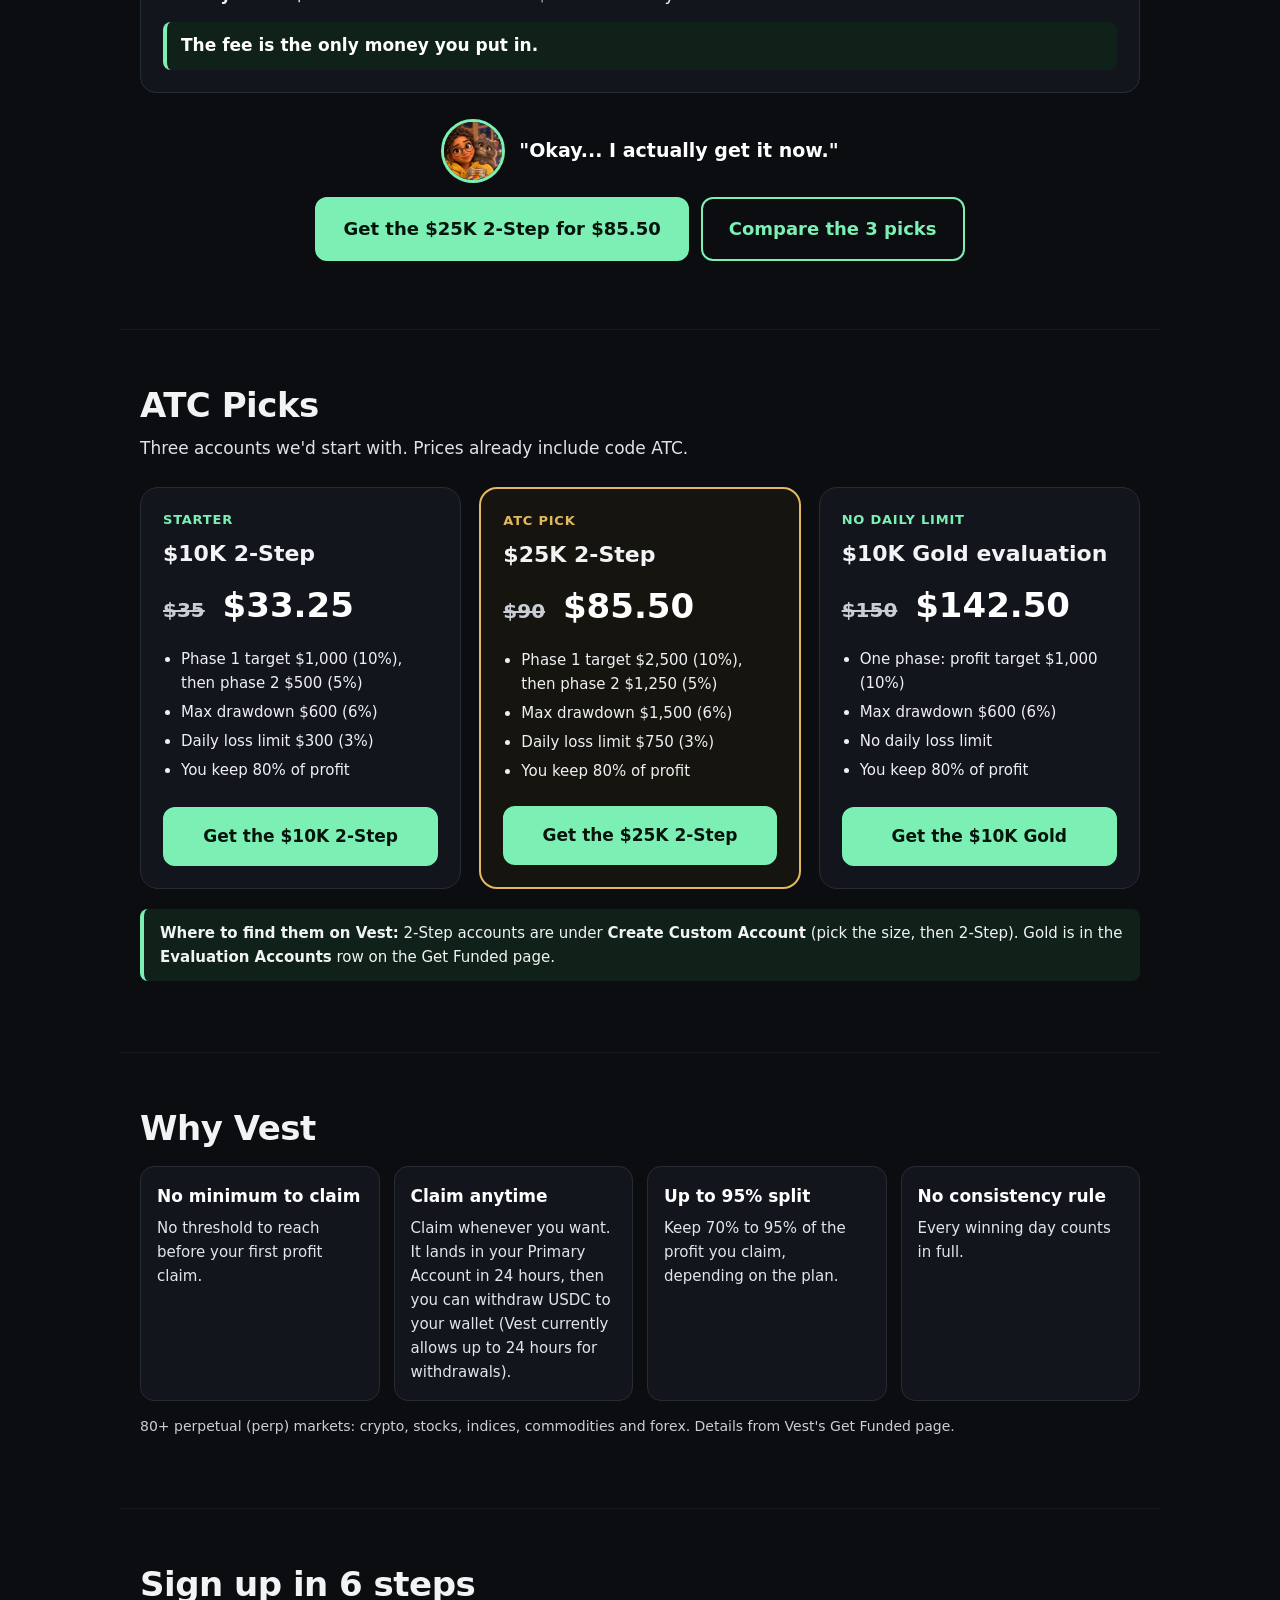
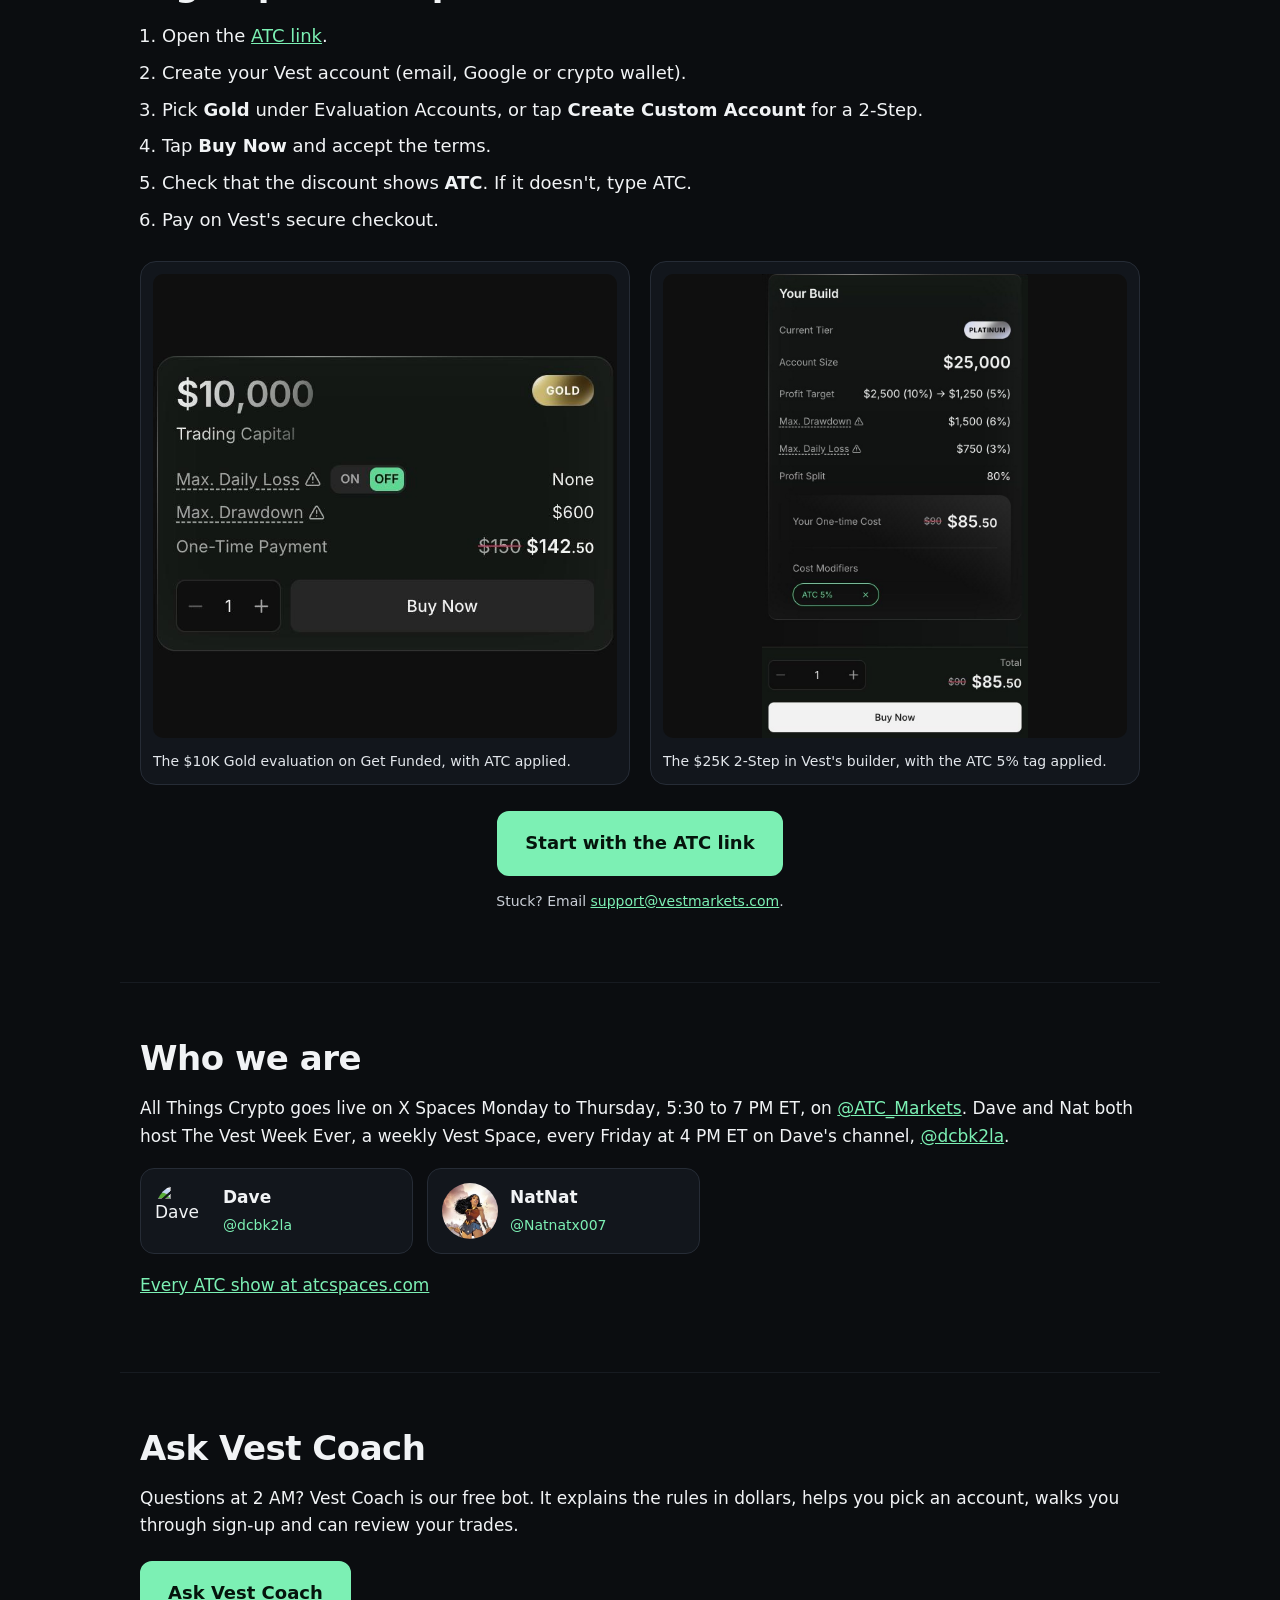
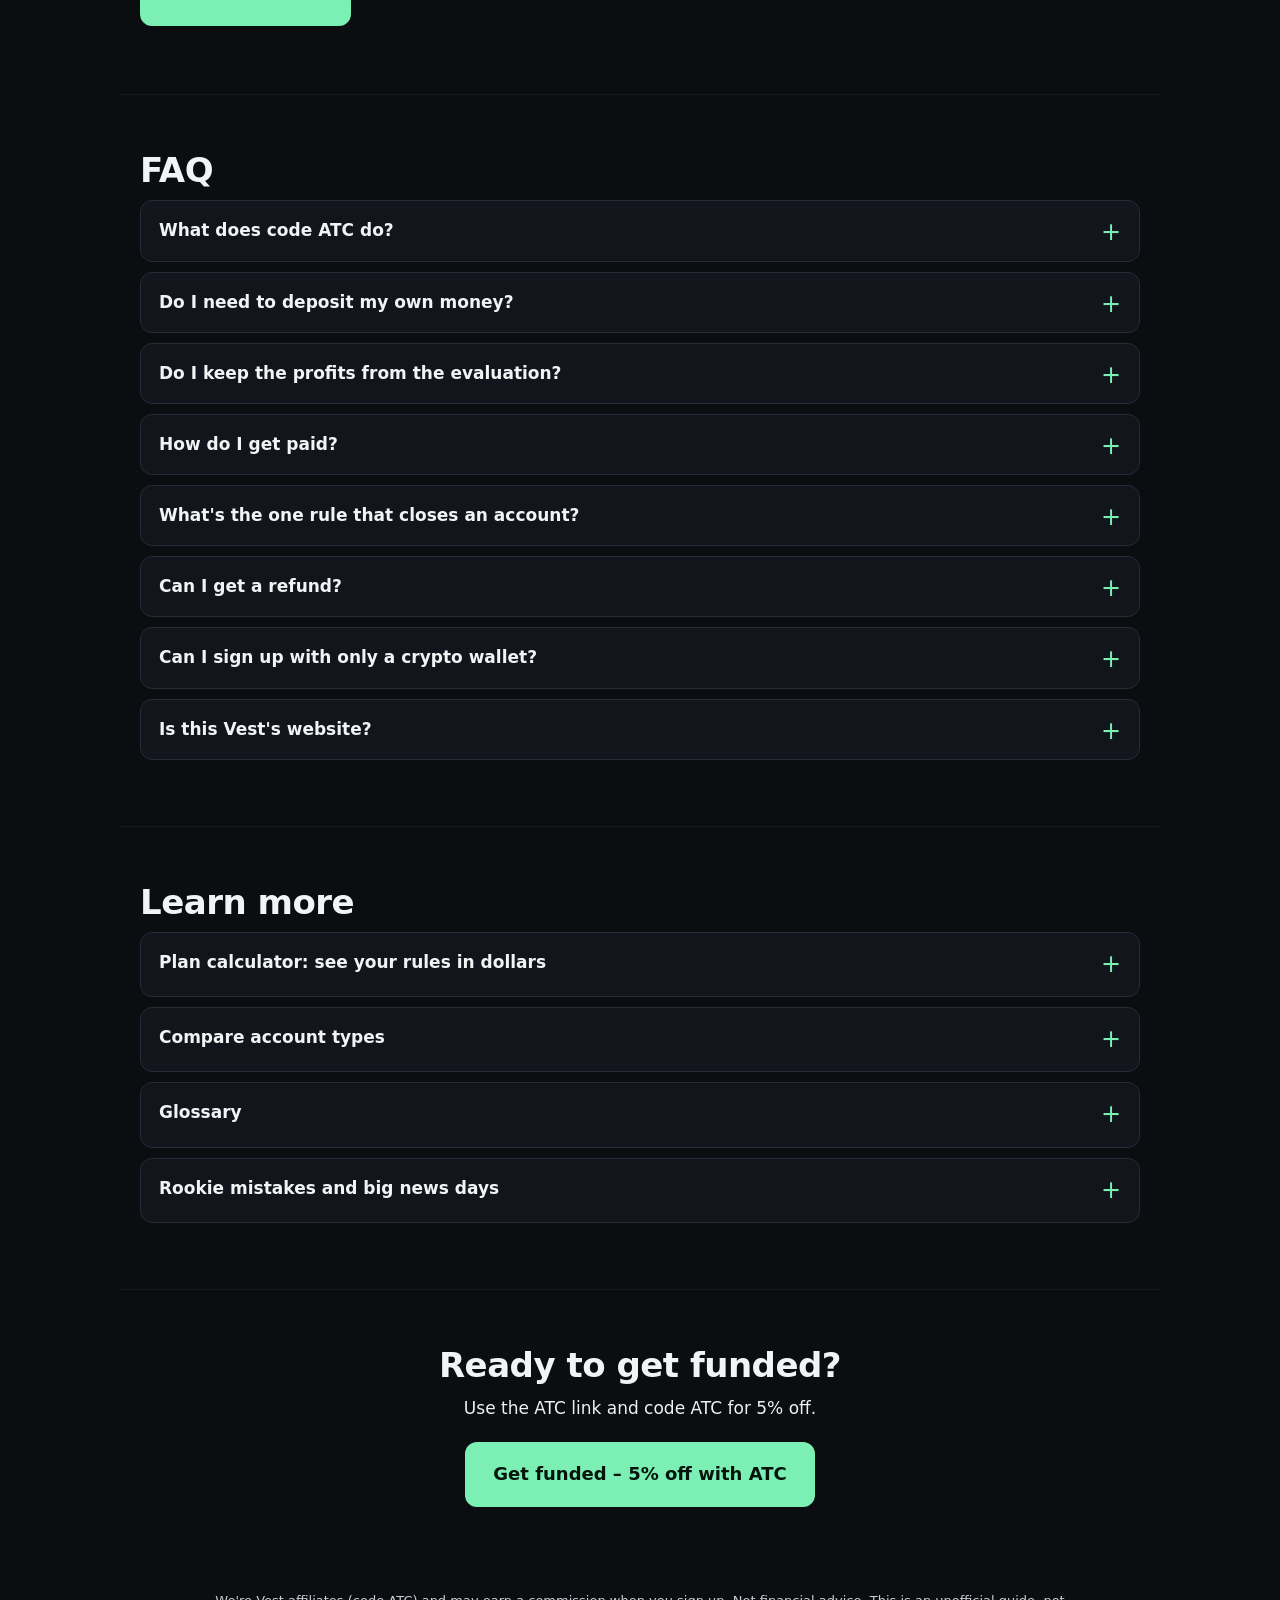
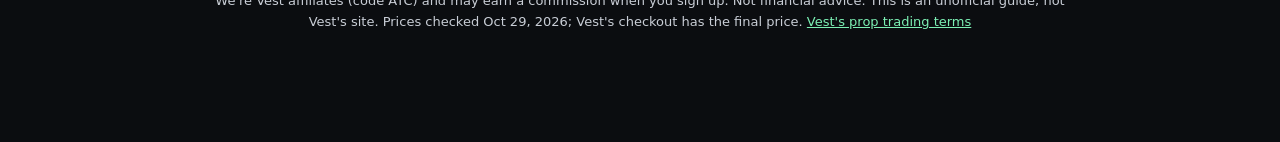
==== commit 39358498: "Add Ask Vest Coach, trust strip, payout timing fix, Vercel analytics" ====
--- a/index.html
+++ b/index.html
@@ -30,11 +30,13 @@
 {"@type":"Question","name":"What does code ATC do?","acceptedAnswer":{"@type":"Answer","text":"It takes 5% off the one-time fee on Vest Capital accounts. It is applied at checkout. If you don't see it, type ATC in the Discount Code box."}},
 {"@type":"Question","name":"Do I need to deposit my own money?","acceptedAnswer":{"@type":"Answer","text":"No. You pay a one-time fee and Vest Capital funds the account. Funded accounts cannot receive deposits."}},
 {"@type":"Question","name":"Do I keep the profits from the evaluation?","acceptedAnswer":{"@type":"Answer","text":"No. Trading during the evaluation is simulated. Once you pass and claim your funded account, profit can be claimed."}},
-{"@type":"Question","name":"How do I get paid?","acceptedAnswer":{"@type":"Answer","text":"Use Claim Profit to move your share from your funded account to your Primary Account. Each claim processes in 24 hours. From your Primary Account you can withdraw to an external wallet at any time."}},
+{"@type":"Question","name":"How do I get paid?","acceptedAnswer":{"@type":"Answer","text":"Use Claim Profit to move your share from your funded account to your Primary Account. Each claim processes in 24 hours. From your Primary Account you can withdraw USDC to an external wallet; Vest currently allows up to 24 hours for withdrawals."}},
 {"@type":"Question","name":"Can I get a refund?","acceptedAnswer":{"@type":"Answer","text":"Vest offers a refund within 3 days of purchase if no trades have been placed on the account. Ask through the in-platform chat or at support@vestmarkets.com."}},
 {"@type":"Question","name":"Can I sign up with only a crypto wallet?","acceptedAnswer":{"@type":"Answer","text":"Yes. Vest lets you register with an email address, a Google account or a crypto wallet."}}
 ]}
 </script>
+<style>.trust{border:1px solid rgba(255,255,255,.12);border-radius:12px;padding:12px 16px;margin:16px 0}.trust p{margin:6px 0}</style>
+<script defer src="/_vercel/insights/script.js"></script>
 </head>
 <body>
 <header class="top">
@@ -49,9 +51,16 @@
   <p class="kicker">Code ATC · 5% off Vest funded accounts</p>
   <h1>Trade a $25K account for <span class="hl">$85.50.</span></h1>
   <p class="lead">Pay one fee, pass Vest's 2-Step evaluation, then trade a funded account and keep 80% of the profit you claim. No deposit of your own money.</p>
-  <div class="cta"><a class="btn btn-lg" href="https://next.vestmarkets.com/r/4nallthingscrypto" target="_blank" rel="noopener">Get funded – 5% off with ATC</a><a class="btn ghost btn-lg" href="#picks">See the 3 ATC picks</a></div>
+  <div class="cta"><a class="btn btn-lg" href="https://next.vestmarkets.com/r/4nallthingscrypto" target="_blank" rel="noopener">Get funded – 5% off with ATC</a><a class="btn ghost btn-lg" href="#picks">See the 3 ATC picks</a><a class="btn ghost btn-lg" href="https://x.ai/bot/rJmMm1-GDsfzTuSmiQ0PE" target="_blank" rel="noopener">Ask Vest Coach</a></div>
+  <p class="small">New here? <a href="#how">How it works</a> takes 2 minutes.</p>
   <p class="small">Code ATC is applied at checkout. Prices checked on Vest on Oct 29, 2026. Vest's checkout has the final price.</p>
 </section>
+<section id="trust" class="trust">
+  <p><b>What is Vest?</b> Vest's prop program lets you trade a simulated funded account and get paid on your results under its rules. It's run by Vest Labs Inc., a Delaware corporation. Read <a href="https://next.vestmarkets.com/prop-terms-of-service" target="_blank" rel="noopener">Vest's prop terms</a>.</p>
+  <p><a href="https://vestmarkets.com" target="_blank" rel="noopener">Backed &amp; Supported By: Portal Ventures, Coinbase, Jane Street, Selini</a> <span class="small">(as listed on Vest's homepage)</span></p>
+  <p><a href="https://x.com/dcbk2la/status/2111589578603667747" target="_blank" rel="noopener">Watch: "$4.2M paid out in 7 days"</a></p>
+</section>
+
 
 <section id="how" class="explain">
   <div class="explain-head">
@@ -92,7 +101,7 @@
       <svg viewBox="0 0 24 24" aria-hidden="true"><ellipse cx="12" cy="6.5" rx="7" ry="3"/><path d="M5 6.5v5c0 1.7 3.1 3 7 3s7-1.3 7-3v-5M5 11.5v5c0 1.7 3.1 3 7 3s7-1.3 7-3v-5"/></svg>
       <h3>Get paid</h3>
       <p class="big">80%</p>
-      <p>Your share of the profit. Claim anytime, processed in 24 hours.</p>
+      <p>Your share of the profit. Claim anytime; it reaches your Primary Account in 24 hours.</p>
     </li>
   </ol>
   <div class="limits">
@@ -160,16 +169,16 @@
   <p class="where"><b>Where to find them on Vest:</b> 2-Step accounts are under <b>Create Custom Account</b> (pick the size, then 2-Step). Gold is in the <b>Evaluation Accounts</b> row on the Get Funded page.</p>
 </section>
 
-<section id="video">
+<section id="video" class="media">
   <h2>Watch: every account option</h2>
-  <div class="vidwrap"><video controls playsinline preload="metadata" poster="/videos/bespoke-poster.jpg" src="/videos/bespoke.mp4"></video><p>The Bespoke Account: every option, every price (6 min)</p></div>
+  <div class="vidwrap"><video controls playsinline preload="metadata" poster="/videos/bespoke-poster.jpg" src="/videos/bespoke.mp4" onerror="this.closest('section').hidden=true"></video><p>The Bespoke Account: every option, every price (6 min)</p></div>
 </section>
 
 <section id="why">
   <h2>Why Vest</h2>
   <div class="facts">
     <div class="fact"><b>No minimum to claim</b><p>No threshold to reach before your first profit claim.</p></div>
-    <div class="fact"><b>Claim anytime</b><p>Request a profit claim whenever you want. Processed in 24 hours.</p></div>
+    <div class="fact"><b>Claim anytime</b><p>Claim whenever you want. It lands in your Primary Account in 24 hours, then you can withdraw USDC to your wallet (Vest currently allows up to 24 hours for withdrawals).</p></div>
     <div class="fact"><b>Up to 95% split</b><p>Keep 70% to 95% of the profit you claim, depending on the plan.</p></div>
     <div class="fact"><b>No consistency rule</b><p>Every winning day counts in full.</p></div>
   </div>
@@ -187,8 +196,8 @@
     <li>Pay on Vest's secure checkout.</li>
   </ol>
   <div class="shots">
-    <figure><div class="frame"><img src="/assets/shots/vest-gold-10k.jpg" alt="Vest's Gold evaluation card: $10,000, no daily loss limit, $600 max drawdown, $150 crossed out, $142.50" loading="lazy" width="732" height="472"></div><figcaption>The $10K Gold evaluation on Get Funded, with ATC applied.</figcaption></figure>
-    <figure><div class="frame"><img src="/assets/shots/vest-builder-25k-2step-atc.jpg" alt="Vest's Create Custom Account builder: $25,000 2-Step, $90 crossed out, $85.50 with the ATC 5% tag" loading="lazy" width="740" height="1288"></div><figcaption>The $25K 2-Step in Vest's builder, with the ATC 5% tag applied.</figcaption></figure>
+    <figure><div class="frame"><img src="/assets/shots/vest-gold-10k.jpg" onerror="this.closest('figure').hidden=true" alt="Vest's Gold evaluation card: $10,000, no daily loss limit, $600 max drawdown, $150 crossed out, $142.50" loading="lazy" width="732" height="472"></div><figcaption>The $10K Gold evaluation on Get Funded, with ATC applied.</figcaption></figure>
+    <figure><div class="frame"><img src="/assets/shots/vest-builder-25k-2step-atc.jpg" onerror="this.closest('figure').hidden=true" alt="Vest's Create Custom Account builder: $25,000 2-Step, $90 crossed out, $85.50 with the ATC 5% tag" loading="lazy" width="740" height="1288"></div><figcaption>The $25K 2-Step in Vest's builder, with the ATC 5% tag applied.</figcaption></figure>
   </div>
   <div class="cta center"><a class="btn btn-lg" href="https://next.vestmarkets.com/r/4nallthingscrypto" target="_blank" rel="noopener">Start with the ATC link</a></div>
   <p class="small center">Stuck? Email <a href="mailto:support@vestmarkets.com">support@vestmarkets.com</a>.</p>
@@ -204,12 +213,18 @@
   <p><a href="https://atcspaces.com" target="_blank" rel="noopener">Every ATC show at atcspaces.com</a></p>
 </section>
 
+<section id="coach">
+  <h2>Ask Vest Coach</h2>
+  <p>Questions at 2 AM? Vest Coach is our free bot. It explains the rules in dollars, helps you pick an account, walks you through sign-up and can review your trades.</p>
+  <div class="cta"><a class="btn btn-lg" href="https://x.ai/bot/rJmMm1-GDsfzTuSmiQ0PE" target="_blank" rel="noopener">Ask Vest Coach</a></div>
+</section>
+
 <section id="faq">
   <h2>FAQ</h2>
   <details><summary>What does code ATC do?</summary><p>It takes 5% off the one-time fee on Vest Capital accounts. It's applied at checkout. If you don't see it, type ATC in the Discount Code box.</p></details>
   <details><summary>Do I need to deposit my own money?</summary><p>No. You pay a one-time fee and Vest Capital funds the account. Funded accounts can't receive deposits.</p></details>
   <details><summary>Do I keep the profits from the evaluation?</summary><p>No. Trading during the evaluation is simulated. Once you pass and claim your funded account, profit can be claimed.</p></details>
-  <details><summary>How do I get paid?</summary><p>Use <b>Claim Profit</b> to move your share from your funded account to your Primary Account. Each claim processes in 24 hours. From your Primary Account you can withdraw to an external wallet at any time.</p></details>
+  <details><summary>How do I get paid?</summary><p>Use <b>Claim Profit</b> to move your share from your funded account to your Primary Account. Each claim processes in 24 hours. From your Primary Account you can withdraw USDC to an external wallet; Vest currently allows up to 24 hours for withdrawals. Details in <a href="https://docs.vestmarkets.com/vest-capital/claiming-profit" target="_blank" rel="noopener">Vest's docs</a>.</p></details>
   <details><summary>What's the one rule that closes an account?</summary><p>Max drawdown. It's a fixed loss floor set when the account is created. If your account equity drops through it, the account closes right away. A daily loss limit is optional on custom accounts, and evaluations add a profit target to pass.</p></details>
   <details><summary>Can I get a refund?</summary><p>Vest offers a refund within 3 days of purchase if no trades have been placed on the account. Ask through the in-platform chat or at support@vestmarkets.com.</p></details>
   <details><summary>Can I sign up with only a crypto wallet?</summary><p>Yes. Vest lets you register with an email address, a Google account or a crypto wallet.</p></details>
